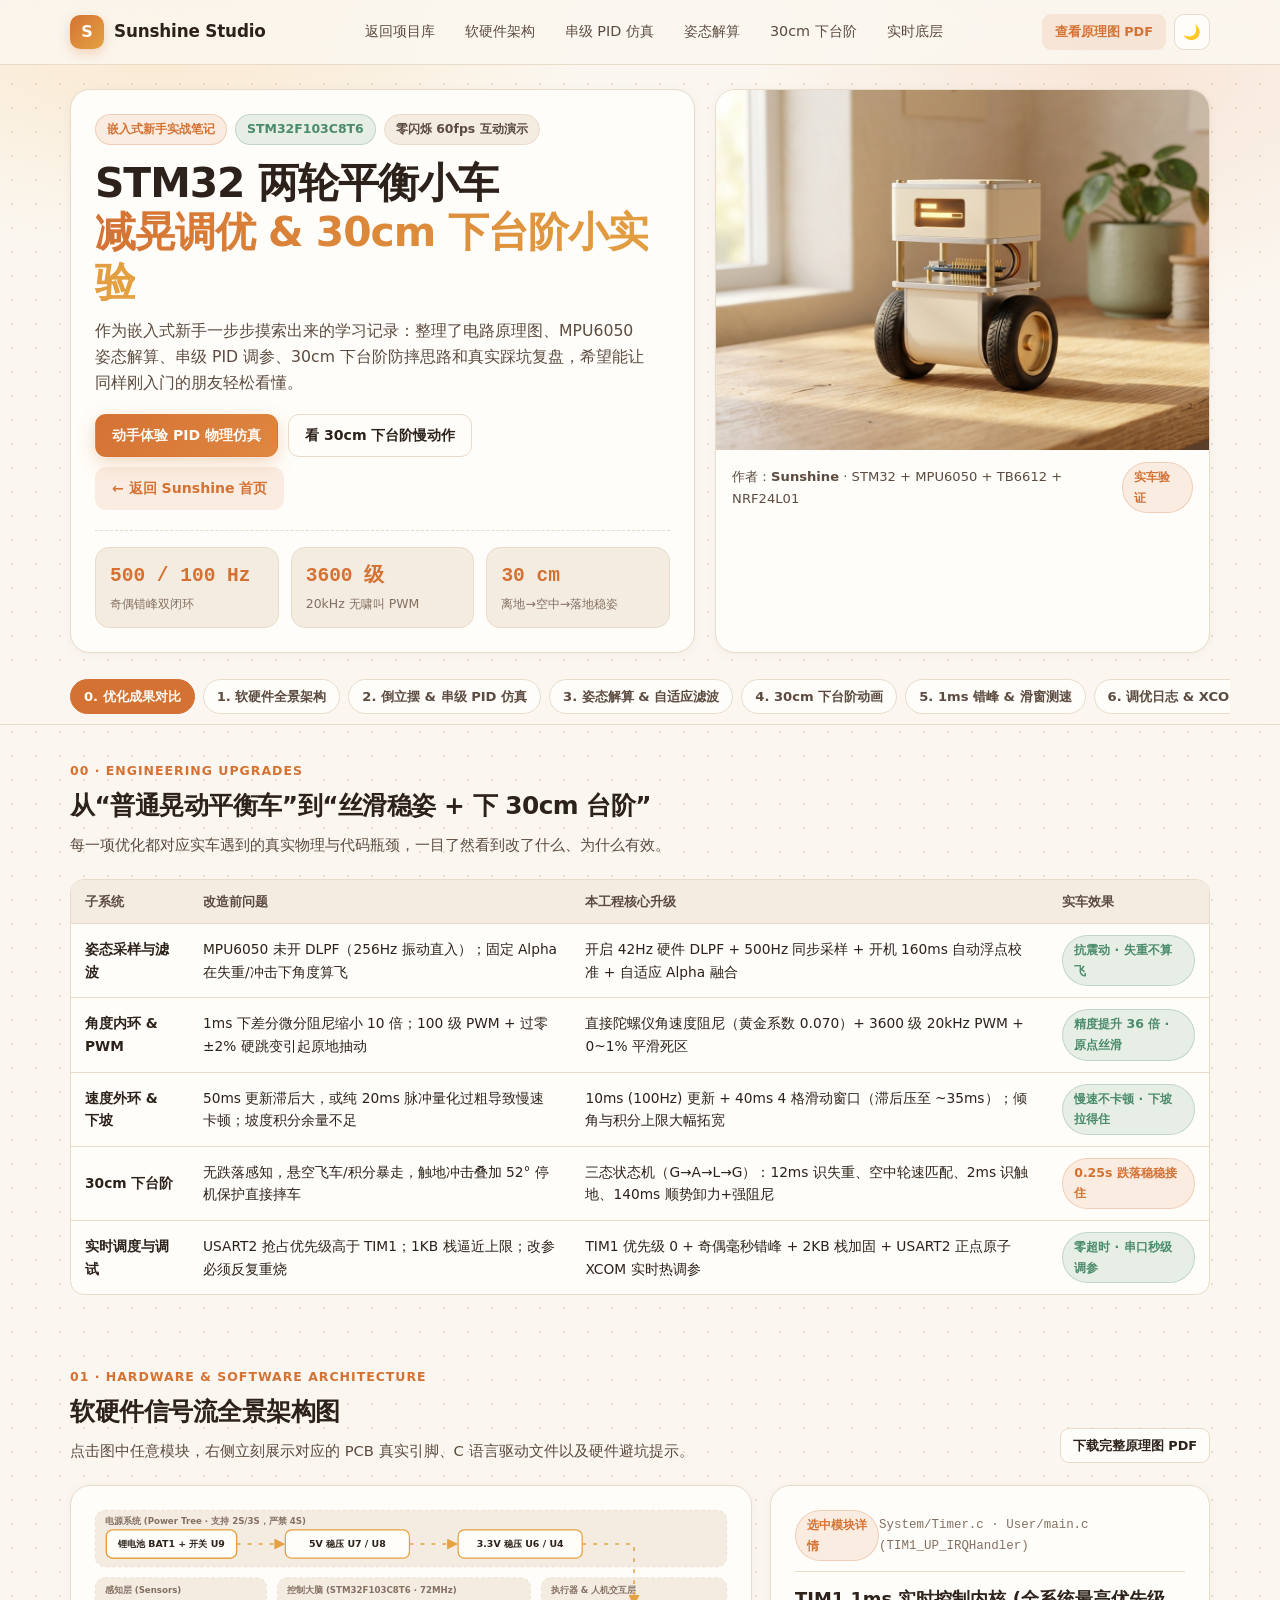
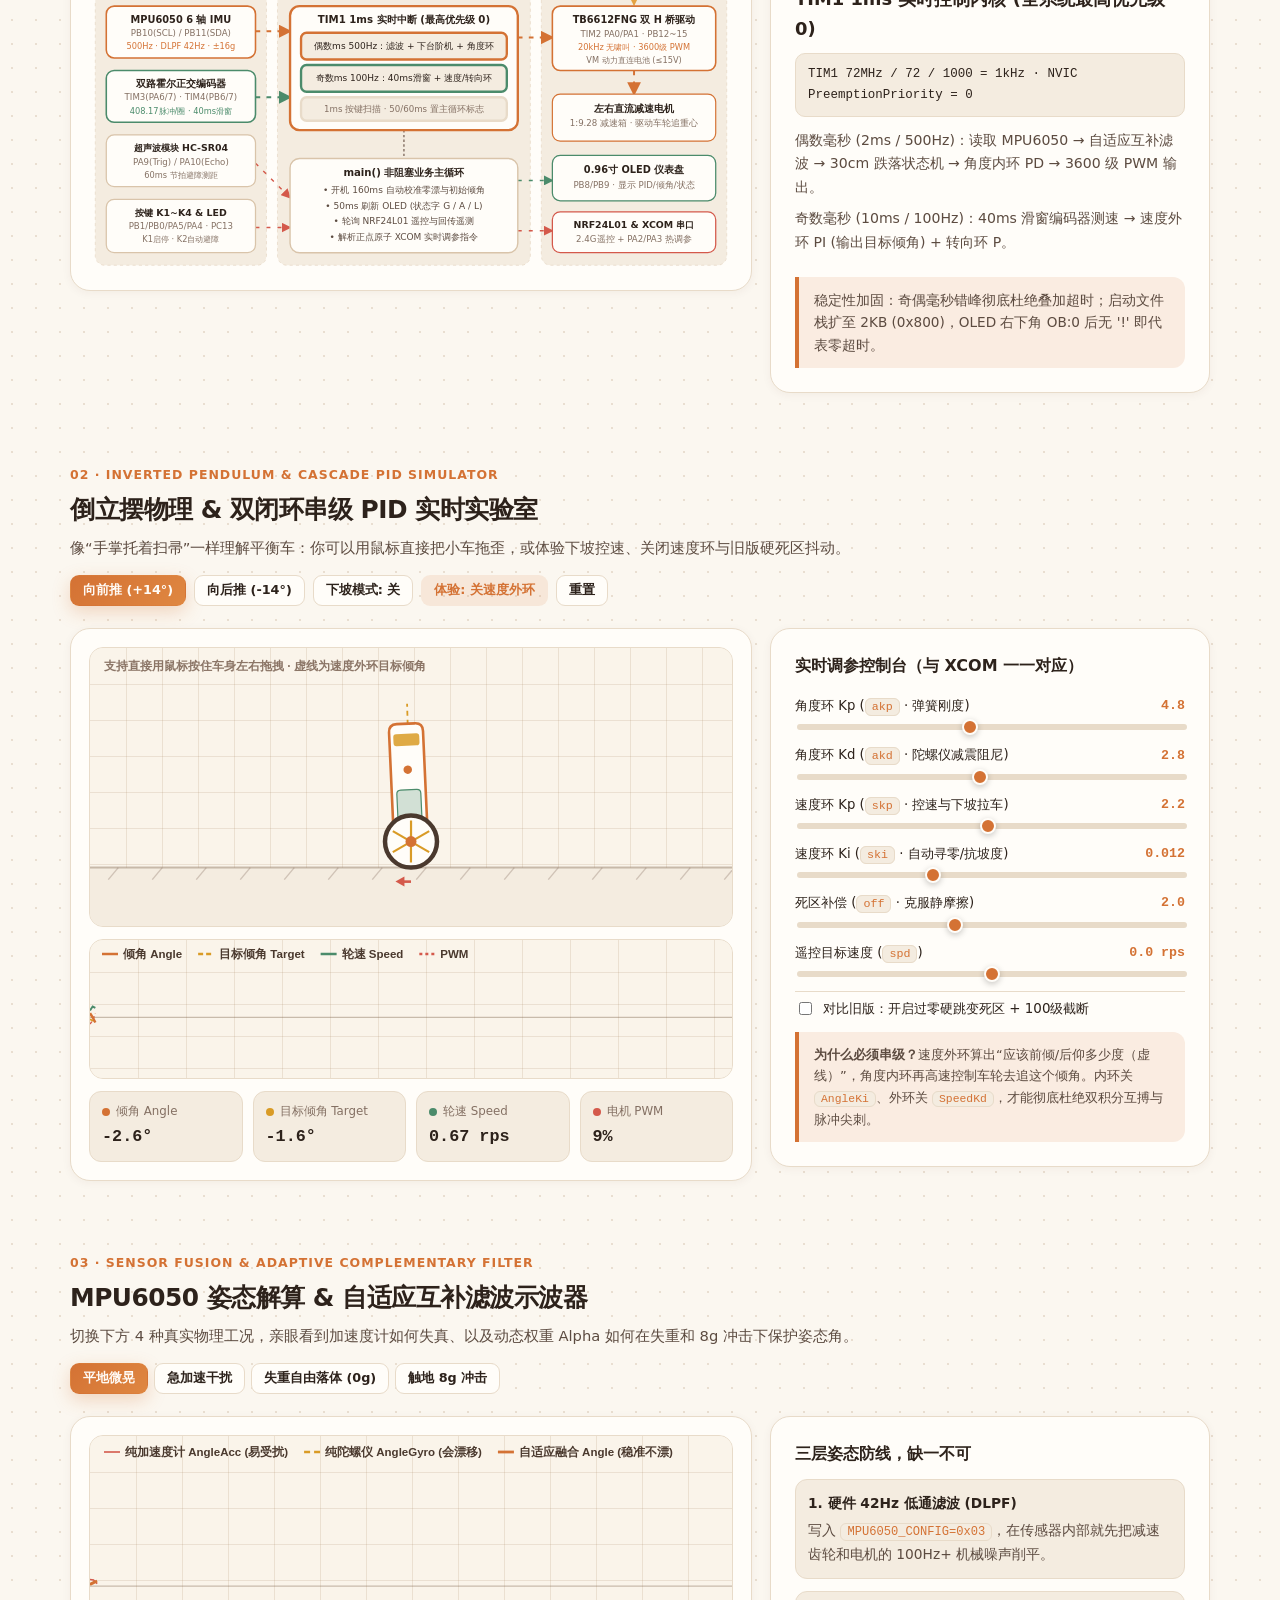
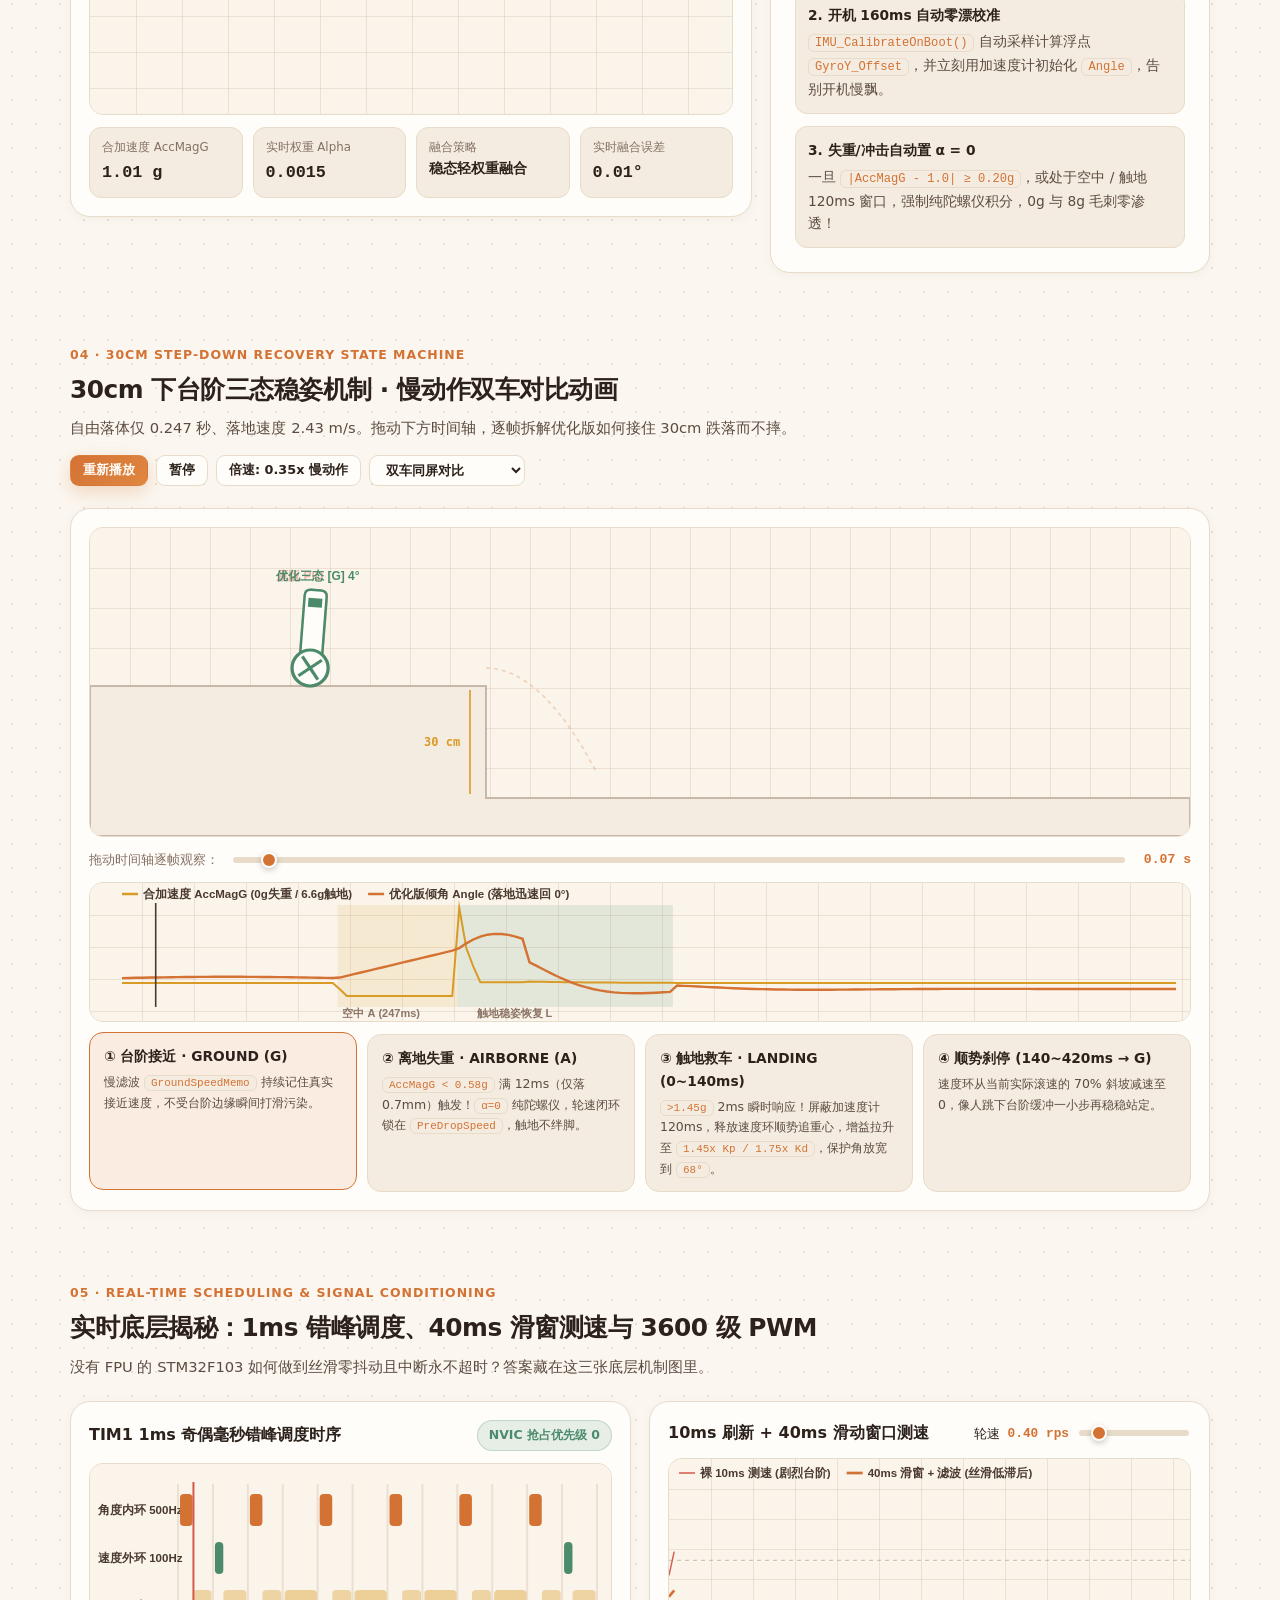
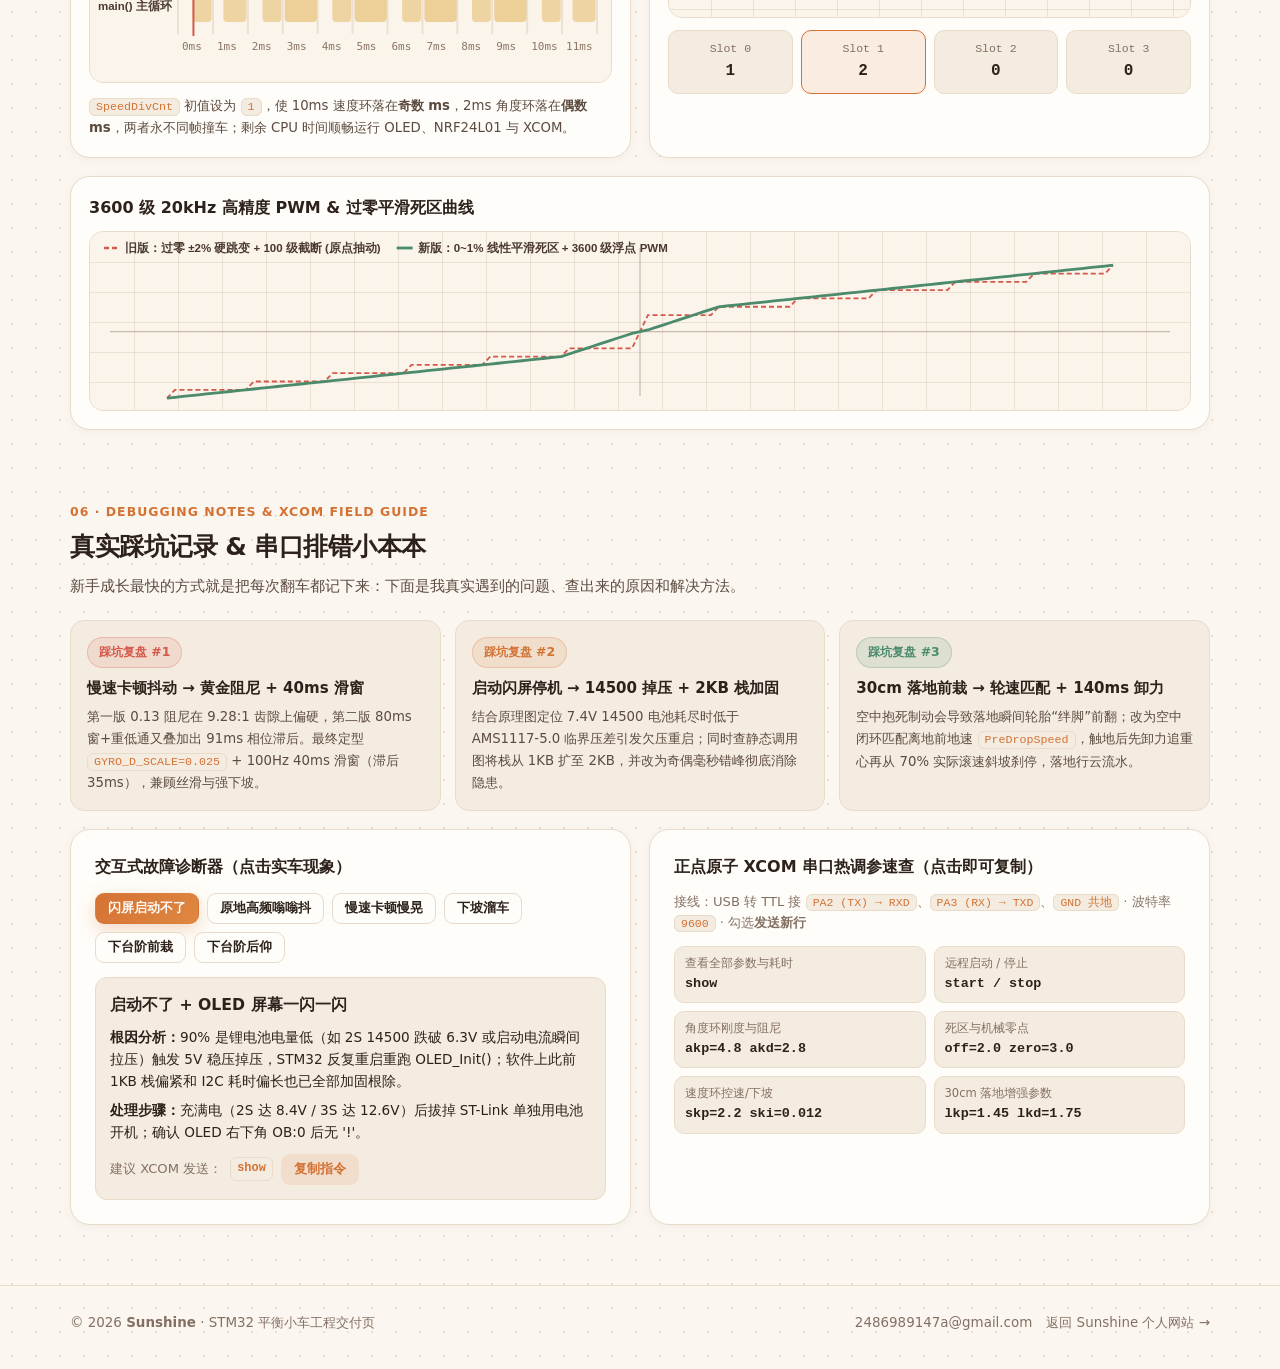
==== projects/balance-car/index.html @ fd99eb7d "feat: Sunshine warm portfolio & STM32 balance car interactive notes" ====
<!DOCTYPE html>
<html lang="zh-CN" data-theme="light">
<head>
  <meta charset="UTF-8" />
  <meta name="viewport" content="width=device-width, initial-scale=1.0" />
  <title>STM32 自平衡小车 & 30cm 下台阶稳姿系统 — Sunshine Studio</title>
  <link rel="stylesheet" href="../../assets/css/theme.css" />
  <link rel="stylesheet" href="../../assets/css/balance-car.css" />
</head>
<body>
  <!-- 顶部导航 -->
  <nav class="site-nav">
    <div class="container nav-inner">
      <a href="../../index.html" class="brand-link">
        <span class="brand-badge">S</span>
        <span>Sunshine Studio</span>
      </a>
      <div class="nav-links">
        <a href="../../index.html#projects">返回项目库</a>
        <a href="#arch">软硬件架构</a>
        <a href="#pid-lab">串级 PID 仿真</a>
        <a href="#imu-lab">姿态解算</a>
        <a href="#drop-lab">30cm 下台阶</a>
        <a href="#rtos-lab">实时底层</a>
      </div>
      <div class="nav-actions">
        <a href="../../assets/docs/schematic.pdf" target="_blank" class="btn btn-sm btn-soft">查看原理图 PDF</a>
        <button class="btn btn-icon" data-theme-toggle aria-label="切换主题">🌙</button>
      </div>
    </div>
  </nav>

  <!-- Hero 总览 -->
  <header class="container bc-hero">
    <div class="card hero-main">
      <div>
        <div style="display:flex;flex-wrap:wrap;gap:8px;align-items:center;">
          <span class="pill pill-warm">嵌入式新手实战笔记</span>
          <span class="pill pill-sage">STM32F103C8T6</span>
          <span class="pill">零闪烁 60fps 互动演示</span>
        </div>
        <h1 class="hero-title" style="margin-top:14px;">
          STM32 两轮平衡小车<br />
          <span class="highlight">减晃调优 &amp; 30cm 下台阶小实验</span>
        </h1>
        <p class="hero-subtitle">
          作为嵌入式新手一步步摸索出来的学习记录：整理了电路原理图、MPU6050 姿态解算、串级 PID 调参、30cm 下台阶防摔思路和真实踩坑复盘，希望能让同样刚入门的朋友轻松看懂。
        </p>
        <div class="hero-cta" style="margin-top:18px;">
          <a href="#pid-lab" class="btn btn-primary">动手体验 PID 物理仿真</a>
          <a href="#drop-lab" class="btn">看 30cm 下台阶慢动作</a>
          <a href="../../index.html" class="btn btn-soft">← 返回 Sunshine 首页</a>
        </div>
      </div>
      <div class="metrics-row">
        <div class="metric-box">
          <div class="metric-val">500 / 100 Hz</div>
          <div class="metric-lbl">奇偶错峰双闭环</div>
        </div>
        <div class="metric-box">
          <div class="metric-val">3600 级</div>
          <div class="metric-lbl">20kHz 无啸叫 PWM</div>
        </div>
        <div class="metric-box">
          <div class="metric-val">30 cm</div>
          <div class="metric-lbl">离地→空中→落地稳姿</div>
        </div>
      </div>
    </div>

    <div class="card bc-hero-img">
      <img src="../../assets/img/balance-car-hero.jpg" alt="STM32 自平衡小车暖阳工作室渲染图" />
      <div class="hero-art-caption">
        <span>作者：<strong>Sunshine</strong> · STM32 + MPU6050 + TB6612 + NRF24L01</span>
        <span class="pill pill-warm">实车验证</span>
      </div>
    </div>
  </header>

  <!-- 吸顶章节快速跳转 -->
  <div class="bc-toc">
    <div class="container bc-toc-inner">
      <a class="toc-chip active" href="#compare">0. 优化成果对比</a>
      <a class="toc-chip" href="#arch">1. 软硬件全景架构</a>
      <a class="toc-chip" href="#pid-lab">2. 倒立摆 &amp; 串级 PID 仿真</a>
      <a class="toc-chip" href="#imu-lab">3. 姿态解算 &amp; 自适应滤波</a>
      <a class="toc-chip" href="#drop-lab">4. 30cm 下台阶动画</a>
      <a class="toc-chip" href="#rtos-lab">5. 1ms 错峰 &amp; 滑窗测速</a>
      <a class="toc-chip" href="#story">6. 调优日志 &amp; XCOM 排错</a>
    </div>
  </div>

  <main class="container">

    <!-- 0. 成果对比 -->
    <section id="compare" class="section">
      <div class="section-header">
        <div>
          <div class="section-kicker">00 · Engineering Upgrades</div>
          <h2 class="section-title">从“普通晃动平衡车”到“丝滑稳姿 + 下 30cm 台阶”</h2>
          <p class="section-desc">每一项优化都对应实车遇到的真实物理与代码瓶颈，一目了然看到改了什么、为什么有效。</p>
        </div>
      </div>
      <div class="data-table-wrap">
        <table class="data-table">
          <thead>
            <tr>
              <th>子系统</th>
              <th>改造前问题</th>
              <th>本工程核心升级</th>
              <th>实车效果</th>
            </tr>
          </thead>
          <tbody>
            <tr>
              <td><strong>姿态采样与滤波</strong></td>
              <td>MPU6050 未开 DLPF（256Hz 振动直入）；固定 Alpha 在失重/冲击下角度算飞</td>
              <td>开启 42Hz 硬件 DLPF + 500Hz 同步采样 + 开机 160ms 自动浮点校准 + 自适应 Alpha 融合</td>
              <td><span class="pill pill-sage">抗震动 · 失重不算飞</span></td>
            </tr>
            <tr>
              <td><strong>角度内环 &amp; PWM</strong></td>
              <td>1ms 下差分微分阻尼缩小 10 倍；100 级 PWM + 过零 ±2% 硬跳变引起原地抽动</td>
              <td>直接陀螺仪角速度阻尼（黄金系数 0.070）+ 3600 级 20kHz PWM + 0~1% 平滑死区</td>
              <td><span class="pill pill-sage">精度提升 36 倍 · 原点丝滑</span></td>
            </tr>
            <tr>
              <td><strong>速度外环 &amp; 下坡</strong></td>
              <td>50ms 更新滞后大，或纯 20ms 脉冲量化过粗导致慢速卡顿；坡度积分余量不足</td>
              <td>10ms (100Hz) 更新 + 40ms 4 格滑动窗口（滞后压至 ~35ms）；倾角与积分上限大幅拓宽</td>
              <td><span class="pill pill-sage">慢速不卡顿 · 下坡拉得住</span></td>
            </tr>
            <tr>
              <td><strong>30cm 下台阶</strong></td>
              <td>无跌落感知，悬空飞车/积分暴走，触地冲击叠加 52° 停机保护直接摔车</td>
              <td>三态状态机（G→A→L→G）：12ms 识失重、空中轮速匹配、2ms 识触地、140ms 顺势卸力+强阻尼</td>
              <td><span class="pill pill-warm">0.25s 跌落稳稳接住</span></td>
            </tr>
            <tr>
              <td><strong>实时调度与调试</strong></td>
              <td>USART2 抢占优先级高于 TIM1；1KB 栈逼近上限；改参必须反复重烧</td>
              <td>TIM1 优先级 0 + 奇偶毫秒错峰 + 2KB 栈加固 + USART2 正点原子 XCOM 实时热调参</td>
              <td><span class="pill pill-sage">零超时 · 串口秒级调参</span></td>
            </tr>
          </tbody>
        </table>
      </div>
    </section>

    <!-- 1. 软硬件全景架构 -->
    <section id="arch" class="section">
      <div class="section-header">
        <div>
          <div class="section-kicker">01 · Hardware &amp; Software Architecture</div>
          <h2 class="section-title">软硬件信号流全景架构图</h2>
          <p class="section-desc">点击图中任意模块，右侧立刻展示对应的 PCB 真实引脚、C 语言驱动文件以及硬件避坑提示。</p>
        </div>
        <a href="../../assets/docs/schematic.pdf" target="_blank" class="btn btn-sm">下载完整原理图 PDF</a>
      </div>

      <div class="lab-grid">
        <div class="card" style="padding:18px;">
          <div style="overflow-x:auto;">
            <svg viewBox="0 0 820 468" style="width:100%;min-width:620px;height:auto;display:block;">
              <defs>
                <marker id="m1" markerWidth="7" markerHeight="7" refX="6" refY="3.5" orient="auto"><polygon points="0 0,7 3.5,0 7" fill="var(--primary)" /></marker>
                <marker id="m2" markerWidth="7" markerHeight="7" refX="6" refY="3.5" orient="auto"><polygon points="0 0,7 3.5,0 7" fill="var(--accent-sage)" /></marker>
                <marker id="m3" markerWidth="7" markerHeight="7" refX="6" refY="3.5" orient="auto"><polygon points="0 0,7 3.5,0 7" fill="var(--accent-gold)" /></marker>
                <marker id="m4" markerWidth="7" markerHeight="7" refX="6" refY="3.5" orient="auto"><polygon points="0 0,7 3.5,0 7" fill="var(--accent-coral)" /></marker>
              </defs>

              <!-- 分区底框 -->
              <rect x="8" y="8" width="804" height="72" rx="12" fill="var(--bg-subtle)" stroke="var(--border)" stroke-dasharray="4 4" />
              <text x="20" y="26" font-size="11" font-weight="700" fill="var(--text-muted)">电源系统 (Power Tree · 支持 2S/3S，严禁 4S)</text>

              <rect x="8" y="94" width="218" height="366" rx="12" fill="var(--bg-subtle)" stroke="var(--border)" stroke-dasharray="4 4" />
              <text x="20" y="113" font-size="11" font-weight="700" fill="var(--text-muted)">感知层 (Sensors)</text>

              <rect x="240" y="94" width="322" height="366" rx="12" fill="var(--bg-subtle)" stroke="var(--border)" stroke-dasharray="4 4" />
              <text x="252" y="113" font-size="11" font-weight="700" fill="var(--text-muted)">控制大脑 (STM32F103C8T6 · 72MHz)</text>

              <rect x="576" y="94" width="236" height="366" rx="12" fill="var(--bg-subtle)" stroke="var(--border)" stroke-dasharray="4 4" />
              <text x="588" y="113" font-size="11" font-weight="700" fill="var(--text-muted)">执行器 &amp; 人机交互层</text>

              <!-- 动态流动连线 -->
              <path d="M188 51 L248 51" stroke="var(--accent-gold)" stroke-width="2" class="bus-slow" marker-end="url(#m3)" />
              <path d="M408 51 L468 51" stroke="var(--accent-gold)" stroke-width="2" class="bus-slow" marker-end="url(#m3)" />
              <path d="M628 51 L694 51 L694 128" fill="none" stroke="var(--accent-gold)" stroke-width="2" class="bus-slow" marker-end="url(#m3)" />

              <path d="M212 162 L256 162" stroke="var(--primary)" stroke-width="2.4" class="bus-fast" marker-end="url(#m1)" />
              <path d="M212 246 L256 246" stroke="var(--accent-sage)" stroke-width="2.4" class="bus-fast" marker-end="url(#m2)" />
              <path d="M212 330 L256 374" fill="none" stroke="var(--accent-coral)" stroke-width="1.8" class="bus-slow" marker-end="url(#m4)" />
              <path d="M212 412 L256 412" stroke="var(--accent-coral)" stroke-width="1.8" class="bus-slow" marker-end="url(#m4)" />

              <path d="M401 288 L401 324" stroke="var(--text-muted)" stroke-width="1.8" stroke-dasharray="3 3" />

              <path d="M546 170 L590 170" stroke="var(--primary)" stroke-width="2.5" class="bus-fast" marker-end="url(#m1)" />
              <path d="M694 212 L694 242" stroke="var(--primary)" stroke-width="2.5" class="bus-fast" marker-end="url(#m1)" />
              <path d="M546 352 L590 352" stroke="var(--accent-sage)" stroke-width="1.8" class="bus-slow" marker-end="url(#m2)" />
              <path d="M546 416 L590 416" stroke="var(--accent-coral)" stroke-width="1.8" class="bus-slow" marker-end="url(#m4)" />

              <!-- 电源节点 -->
              <g class="hw-node" data-hw="power">
                <rect x="22" y="33" width="166" height="36" rx="8" fill="var(--bg-elevated)" stroke="var(--accent-gold)" stroke-width="1.8" />
                <text x="105" y="55" text-anchor="middle" font-size="12" font-weight="700" fill="var(--text)">锂电池 BAT1 + 开关 U9</text>
              </g>
              <g class="hw-node" data-hw="power">
                <rect x="250" y="33" width="158" height="36" rx="8" fill="var(--bg-elevated)" stroke="var(--accent-gold)" stroke-width="1.6" />
                <text x="329" y="55" text-anchor="middle" font-size="12" font-weight="700" fill="var(--text)">5V 稳压 U7 / U8</text>
              </g>
              <g class="hw-node" data-hw="power">
                <rect x="470" y="33" width="158" height="36" rx="8" fill="var(--bg-elevated)" stroke="var(--accent-gold)" stroke-width="1.6" />
                <text x="549" y="55" text-anchor="middle" font-size="12" font-weight="700" fill="var(--text)">3.3V 稳压 U6 / U4</text>
              </g>

              <!-- 感知节点 -->
              <g class="hw-node" data-hw="mpu">
                <rect x="22" y="130" width="190" height="66" rx="10" fill="var(--bg-elevated)" stroke="var(--primary)" stroke-width="2" />
                <text x="117" y="151" text-anchor="middle" font-size="12.5" font-weight="700" fill="var(--text)">MPU6050 6 轴 IMU</text>
                <text x="117" y="168" text-anchor="middle" font-size="11" fill="var(--text-muted)">PB10(SCL) / PB11(SDA)</text>
                <text x="117" y="185" text-anchor="middle" font-size="10.5" fill="var(--primary)">500Hz · DLPF 42Hz · ±16g</text>
              </g>

              <g class="hw-node" data-hw="encoder">
                <rect x="22" y="212" width="190" height="66" rx="10" fill="var(--bg-elevated)" stroke="var(--accent-sage)" stroke-width="2" />
                <text x="117" y="233" text-anchor="middle" font-size="12.5" font-weight="700" fill="var(--text)">双路霍尔正交编码器</text>
                <text x="117" y="250" text-anchor="middle" font-size="11" fill="var(--text-muted)">TIM3(PA6/7) · TIM4(PB6/7)</text>
                <text x="117" y="267" text-anchor="middle" font-size="10.5" fill="var(--accent-sage)">408.17脉冲/圈 · 40ms滑窗</text>
              </g>

              <g class="hw-node" data-hw="ur">
                <rect x="22" y="294" width="190" height="66" rx="10" fill="var(--bg-elevated)" stroke="var(--border-strong)" stroke-width="1.6" />
                <text x="117" y="315" text-anchor="middle" font-size="12" font-weight="700" fill="var(--text)">超声波模块 HC-SR04</text>
                <text x="117" y="332" text-anchor="middle" font-size="11" fill="var(--text-muted)">PA9(Trig) / PA10(Echo)</text>
                <text x="117" y="349" text-anchor="middle" font-size="10.5" fill="var(--text-muted)">60ms 节拍避障测距</text>
              </g>

              <g class="hw-node" data-hw="key">
                <rect x="22" y="376" width="190" height="68" rx="10" fill="var(--bg-elevated)" stroke="var(--border-strong)" stroke-width="1.6" />
                <text x="117" y="397" text-anchor="middle" font-size="12" font-weight="700" fill="var(--text)">按键 K1~K4 &amp; LED</text>
                <text x="117" y="414" text-anchor="middle" font-size="11" fill="var(--text-muted)">PB1/PB0/PA5/PA4 · PC13</text>
                <text x="117" y="431" text-anchor="middle" font-size="10.5" fill="var(--text-muted)">K1启停 · K2自动避障</text>
              </g>

              <!-- MCU 内核节点 -->
              <g class="hw-node selected" data-hw="isr">
                <rect x="256" y="130" width="290" height="158" rx="12" fill="var(--bg-elevated)" stroke="var(--primary)" stroke-width="2.4" />
                <text x="401" y="152" text-anchor="middle" font-size="13" font-weight="800" fill="var(--text)">TIM1 1ms 实时中断 (最高优先级 0)</text>
                <rect x="270" y="164" width="262" height="34" rx="7" fill="var(--bg-subtle)" stroke="var(--primary)" />
                <text x="401" y="185" text-anchor="middle" font-size="11.5" fill="var(--text)">偶数ms 500Hz：滤波 + 下台阶机 + 角度环</text>
                <rect x="270" y="205" width="262" height="34" rx="7" fill="var(--bg-subtle)" stroke="var(--accent-sage)" />
                <text x="401" y="226" text-anchor="middle" font-size="11.5" fill="var(--text)">奇数ms 100Hz：40ms滑窗 + 速度/转向环</text>
                <rect x="270" y="246" width="262" height="30" rx="7" fill="var(--bg-subtle)" stroke="var(--border)" />
                <text x="401" y="265" text-anchor="middle" font-size="11" fill="var(--text-muted)">1ms 按键扫描 · 50/60ms 置主循环标志</text>
              </g>

              <g class="hw-node" data-hw="mainloop">
                <rect x="256" y="324" width="290" height="120" rx="12" fill="var(--bg-elevated)" stroke="var(--border-strong)" stroke-width="1.8" />
                <text x="401" y="346" text-anchor="middle" font-size="13" font-weight="800" fill="var(--text)">main() 非阻塞业务主循环</text>
                <text x="401" y="368" text-anchor="middle" font-size="11.5" fill="var(--text-secondary)">• 开机 160ms 自动校准零漂与初始倾角</text>
                <text x="401" y="388" text-anchor="middle" font-size="11.5" fill="var(--text-secondary)">• 50ms 刷新 OLED (状态字 G / A / L)</text>
                <text x="401" y="408" text-anchor="middle" font-size="11.5" fill="var(--text-secondary)">• 轮询 NRF24L01 遥控与回传遥测</text>
                <text x="401" y="428" text-anchor="middle" font-size="11.5" fill="var(--text-secondary)">• 解析正点原子 XCOM 实时调参指令</text>
              </g>

              <!-- 执行器与交互 -->
              <g class="hw-node" data-hw="motor">
                <rect x="590" y="130" width="208" height="82" rx="10" fill="var(--bg-elevated)" stroke="var(--primary)" stroke-width="2" />
                <text x="694" y="151" text-anchor="middle" font-size="12.5" font-weight="700" fill="var(--text)">TB6612FNG 双 H 桥驱动</text>
                <text x="694" y="169" text-anchor="middle" font-size="11" fill="var(--text-muted)">TIM2 PA0/PA1 · PB12~15</text>
                <text x="694" y="186" text-anchor="middle" font-size="10.5" fill="var(--primary)">20kHz 无啸叫 · 3600级 PWM</text>
                <text x="694" y="202" text-anchor="middle" font-size="10.5" fill="var(--text-muted)">VM 动力直连电池 (≤15V)</text>
              </g>

              <g class="hw-node" data-hw="motor">
                <rect x="590" y="242" width="208" height="60" rx="10" fill="var(--bg-elevated)" stroke="var(--primary)" stroke-width="1.5" />
                <text x="694" y="265" text-anchor="middle" font-size="12.5" font-weight="700" fill="var(--text)">左右直流减速电机</text>
                <text x="694" y="283" text-anchor="middle" font-size="11" fill="var(--text-muted)">1:9.28 减速箱 · 驱动车轮追重心</text>
              </g>

              <g class="hw-node" data-hw="oled">
                <rect x="590" y="320" width="208" height="58" rx="10" fill="var(--bg-elevated)" stroke="var(--accent-sage)" stroke-width="1.6" />
                <text x="694" y="343" text-anchor="middle" font-size="12.5" font-weight="700" fill="var(--text)">0.96寸 OLED 仪表盘</text>
                <text x="694" y="361" text-anchor="middle" font-size="11" fill="var(--text-muted)">PB8/PB9 · 显示 PID/倾角/状态</text>
              </g>

              <g class="hw-node" data-hw="comm">
                <rect x="590" y="392" width="208" height="52" rx="10" fill="var(--bg-elevated)" stroke="var(--accent-coral)" stroke-width="1.6" />
                <text x="694" y="413" text-anchor="middle" font-size="12" font-weight="700" fill="var(--text)">NRF24L01 &amp; XCOM 串口</text>
                <text x="694" y="431" text-anchor="middle" font-size="11" fill="var(--text-muted)">2.4G遥控 + PA2/PA3 热调参</text>
              </g>
            </svg>
          </div>
        </div>

        <div class="card" style="display:flex;flex-direction:column;justify-content:space-between;gap:14px;">
          <div>
            <div style="display:flex;justify-content:space-between;align-items:center;border-bottom:1px solid var(--border);padding-bottom:10px;margin-bottom:12px;">
              <span class="pill pill-warm">选中模块详情</span>
              <span id="hwFileTag" class="mono" style="font-size:0.78rem;color:var(--text-muted);">User/main.c</span>
            </div>
            <h3 id="hwTitle" style="margin:0 0 10px;font-size:1.12rem;">TIM1 1ms 实时控制内核</h3>
            <div id="hwPins" class="mono" style="font-size:0.78rem;background:var(--bg-subtle);border:1px solid var(--border);border-radius:10px;padding:10px 12px;margin-bottom:12px;"></div>
            <div id="hwDesc" style="font-size:0.88rem;color:var(--text-secondary);line-height:1.68;"></div>
          </div>
          <div id="hwTip" class="callout-warm"></div>
        </div>
      </div>
    </section>

    <!-- 2. 倒立摆 & 串级 PID 物理仿真 -->
    <section id="pid-lab" class="section">
      <div class="section-header">
        <div>
          <div class="section-kicker">02 · Inverted Pendulum &amp; Cascade PID Simulator</div>
          <h2 class="section-title">倒立摆物理 &amp; 双闭环串级 PID 实时实验室</h2>
          <p class="section-desc">像“手掌托着扫帚”一样理解平衡车：你可以用鼠标直接把小车拖歪，或体验下坡控速、关闭速度环与旧版硬死区抖动。</p>
        </div>
        <div style="display:flex;flex-wrap:wrap;gap:8px;">
          <button id="btnPushFwd" class="btn btn-sm btn-primary" type="button">向前推 (+14°)</button>
          <button id="btnPushBack" class="btn btn-sm" type="button">向后推 (-14°)</button>
          <button id="btnSlope" class="btn btn-sm" type="button">下坡模式: 关</button>
          <button id="btnNoSpeed" class="btn btn-sm btn-soft" type="button">体验: 关速度外环</button>
          <button id="btnResetPid" class="btn btn-sm" type="button">重置</button>
        </div>
      </div>

      <div class="lab-grid">
        <div class="card" style="padding:18px;display:flex;flex-direction:column;gap:12px;">
          <div class="canvas-shell h-280"><canvas id="pidCanvas"></canvas></div>
          <div class="canvas-shell h-140"><canvas id="pidScope"></canvas></div>
          <div class="telemetry-strip">
            <div class="tele-item">
              <div class="tele-label"><span class="tele-dot" style="background:var(--canvas-c1)"></span>倾角 Angle</div>
              <div id="roAngle" class="tele-val">0.0°</div>
            </div>
            <div class="tele-item">
              <div class="tele-label"><span class="tele-dot" style="background:var(--canvas-c3)"></span>目标倾角 Target</div>
              <div id="roTarget" class="tele-val">0.0°</div>
            </div>
            <div class="tele-item">
              <div class="tele-label"><span class="tele-dot" style="background:var(--canvas-c2)"></span>轮速 Speed</div>
              <div id="roSpeed" class="tele-val">0.00 rps</div>
            </div>
            <div class="tele-item">
              <div class="tele-label"><span class="tele-dot" style="background:var(--canvas-c4)"></span>电机 PWM</div>
              <div id="roPwm" class="tele-val">0%</div>
            </div>
          </div>
        </div>

        <div class="card control-group">
          <h3 style="margin:0 0 4px;font-size:1rem;">实时调参控制台（与 XCOM 一一对应）</h3>

          <div class="slider-row">
            <div class="slider-head"><span>角度环 Kp (<code>akp</code> · 弹簧刚度)</span><b id="valAkp">4.8</b></div>
            <input id="slAkp" type="range" min="1.5" max="9.0" step="0.1" value="4.8" />
          </div>
          <div class="slider-row">
            <div class="slider-head"><span>角度环 Kd (<code>akd</code> · 陀螺仪减震阻尼)</span><b id="valAkd">2.8</b></div>
            <input id="slAkd" type="range" min="0.0" max="6.0" step="0.1" value="2.8" />
          </div>
          <div class="slider-row">
            <div class="slider-head"><span>速度环 Kp (<code>skp</code> · 控速与下坡拉车)</span><b id="valSkp">2.2</b></div>
            <input id="slSkp" type="range" min="0.0" max="4.5" step="0.1" value="2.2" />
          </div>
          <div class="slider-row">
            <div class="slider-head"><span>速度环 Ki (<code>ski</code> · 自动寻零/抗坡度)</span><b id="valSki">0.012</b></div>
            <input id="slSki" type="range" min="0.0" max="0.035" step="0.002" value="0.012" />
          </div>
          <div class="slider-row">
            <div class="slider-head"><span>死区补偿 (<code>off</code> · 克服静摩擦)</span><b id="valOff">2.0</b></div>
            <input id="slOff" type="range" min="0.0" max="5.0" step="0.2" value="2.0" />
          </div>
          <div class="slider-row">
            <div class="slider-head"><span>遥控目标速度 (<code>spd</code>)</span><b id="valSpd">0.0 rps</b></div>
            <input id="slSpd" type="range" min="-2.0" max="2.0" step="0.2" value="0.0" />
          </div>

          <label style="display:flex;align-items:center;gap:8px;font-size:0.84rem;padding-top:6px;border-top:1px solid var(--border);cursor:pointer;">
            <input id="chkHardDeadzone" type="checkbox" style="accent-color:var(--primary);" />
            <span>对比旧版：开启过零硬跳变死区 + 100级截断</span>
          </label>

          <div class="callout-warm" style="font-size:0.81rem;">
            <strong>为什么必须串级？</strong>速度外环算出“应该前倾/后仰多少度（虚线）”，角度内环再高速控制车轮去追这个倾角。内环关 <code>AngleKi</code>、外环关 <code>SpeedKd</code>，才能彻底杜绝双积分互搏与脉冲尖刺。
          </div>
        </div>
      </div>
    </section>

    <!-- 3. 姿态解算 & 自适应滤波 -->
    <section id="imu-lab" class="section">
      <div class="section-header">
        <div>
          <div class="section-kicker">03 · Sensor Fusion &amp; Adaptive Complementary Filter</div>
          <h2 class="section-title">MPU6050 姿态解算 &amp; 自适应互补滤波示波器</h2>
          <p class="section-desc">切换下方 4 种真实物理工况，亲眼看到加速度计如何失真、以及动态权重 Alpha 如何在失重和 8g 冲击下保护姿态角。</p>
        </div>
        <div style="display:flex;flex-wrap:wrap;gap:6px;">
          <button class="btn btn-sm btn-primary imu-mode-btn" data-mode="normal" type="button">平地微晃</button>
          <button class="btn btn-sm imu-mode-btn" data-mode="accel" type="button">急加速干扰</button>
          <button class="btn btn-sm imu-mode-btn" data-mode="freefall" type="button">失重自由落体 (0g)</button>
          <button class="btn btn-sm imu-mode-btn" data-mode="impact" type="button">触地 8g 冲击</button>
        </div>
      </div>

      <div class="lab-grid">
        <div class="card" style="padding:18px;display:flex;flex-direction:column;gap:12px;">
          <div class="canvas-shell h-280"><canvas id="imuCanvas"></canvas></div>
          <div class="telemetry-strip">
            <div class="tele-item">
              <div class="tele-label">合加速度 AccMagG</div>
              <div id="imuAccG" class="tele-val">1.00 g</div>
            </div>
            <div class="tele-item">
              <div class="tele-label">实时权重 Alpha</div>
              <div id="imuAlpha" class="tele-val">0.0015</div>
            </div>
            <div class="tele-item">
              <div class="tele-label">融合策略</div>
              <div id="imuStrategy" class="tele-val" style="font-size:0.86rem;">稳态轻权重融合</div>
            </div>
            <div class="tele-item">
              <div class="tele-label">实时融合误差</div>
              <div id="imuErrInfo" class="tele-val">0.12°</div>
            </div>
          </div>
        </div>

        <div class="card" style="display:flex;flex-direction:column;gap:12px;font-size:0.86rem;">
          <h3 style="margin:0;font-size:1rem;">三层姿态防线，缺一不可</h3>
          <div style="padding:12px;border-radius:12px;background:var(--bg-subtle);border:1px solid var(--border);">
            <strong>1. 硬件 42Hz 低通滤波 (DLPF)</strong>
            <p style="margin:4px 0 0;color:var(--text-secondary);">写入 <code>MPU6050_CONFIG=0x03</code>，在传感器内部就先把减速齿轮和电机的 100Hz+ 机械噪声削平。</p>
          </div>
          <div style="padding:12px;border-radius:12px;background:var(--bg-subtle);border:1px solid var(--border);">
            <strong>2. 开机 160ms 自动零漂校准</strong>
            <p style="margin:4px 0 0;color:var(--text-secondary);"><code>IMU_CalibrateOnBoot()</code> 自动采样计算浮点 <code>GyroY_Offset</code>，并立刻用加速度计初始化 <code>Angle</code>，告别开机慢飘。</p>
          </div>
          <div style="padding:12px;border-radius:12px;background:var(--bg-subtle);border:1px solid var(--border);">
            <strong>3. 失重/冲击自动置 α = 0</strong>
            <p style="margin:4px 0 0;color:var(--text-secondary);">一旦 <code>|AccMagG - 1.0| ≥ 0.20g</code>，或处于空中 / 触地 120ms 窗口，强制纯陀螺仪积分，0g 与 8g 毛刺零渗透！</p>
          </div>
        </div>
      </div>
    </section>

    <!-- 4. 30cm 下台阶双车对比动画 -->
    <section id="drop-lab" class="section">
      <div class="section-header">
        <div>
          <div class="section-kicker">04 · 30cm Step-Down Recovery State Machine</div>
          <h2 class="section-title">30cm 下台阶三态稳姿机制 · 慢动作双车对比动画</h2>
          <p class="section-desc">自由落体仅 0.247 秒、落地速度 2.43 m/s。拖动下方时间轴，逐帧拆解优化版如何接住 30cm 跌落而不摔。</p>
        </div>
        <div style="display:flex;flex-wrap:wrap;gap:8px;align-items:center;">
          <button id="btnDropPlay" class="btn btn-sm btn-primary" type="button">重新播放</button>
          <button id="btnDropPause" class="btn btn-sm" type="button">暂停</button>
          <button id="btnDropSlow" class="btn btn-sm" type="button">倍速: 0.35x 慢动作</button>
          <select id="selDropMode" class="btn btn-sm" style="padding-right:10px;">
            <option value="compare">双车同屏对比</option>
            <option value="smart">仅看优化三态机</option>
            <option value="naive">仅看原版 PID 翻车</option>
          </select>
        </div>
      </div>

      <div class="card" style="padding:18px;display:flex;flex-direction:column;gap:12px;">
        <div class="canvas-shell h-310"><canvas id="dropCanvas"></canvas></div>
        <div style="display:flex;align-items:center;gap:12px;font-size:0.82rem;">
          <span style="white-space:nowrap;color:var(--text-muted);">拖动时间轴逐帧观察：</span>
          <input id="slDropScrub" type="range" min="0" max="2.2" step="0.01" value="0" />
          <b id="dropTimeLabel" class="mono" style="min-width:52px;text-align:right;color:var(--primary);">0.00 s</b>
        </div>
        <div class="canvas-shell h-140"><canvas id="dropChart"></canvas></div>

        <div class="phase-grid">
          <div id="phaseCard0" class="phase-card">
            <h4>① 台阶接近 · GROUND (G)</h4>
            <p>慢滤波 <code>GroundSpeedMemo</code> 持续记住真实接近速度，不受台阶边缘瞬间打滑污染。</p>
          </div>
          <div id="phaseCard1" class="phase-card">
            <h4>② 离地失重 · AIRBORNE (A)</h4>
            <p><code>AccMagG &lt; 0.58g</code> 满 12ms（仅落 0.7mm）触发！<code>α=0</code> 纯陀螺仪，轮速闭环锁在 <code>PreDropSpeed</code>，触地不绊脚。</p>
          </div>
          <div id="phaseCard2" class="phase-card">
            <h4>③ 触地救车 · LANDING (0~140ms)</h4>
            <p><code>&gt;1.45g</code> 2ms 瞬时响应！屏蔽加速度计 120ms，释放速度环顺势追重心，增益拉升至 <code>1.45x Kp / 1.75x Kd</code>，保护角放宽到 <code>68°</code>。</p>
          </div>
          <div id="phaseCard3" class="phase-card">
            <h4>④ 顺势刹停 (140~420ms → G)</h4>
            <p>速度环从当前实际滚速的 70% 斜坡减速至 0，像人跳下台阶缓冲一小步再稳稳站定。</p>
          </div>
        </div>
      </div>
    </section>

    <!-- 5. 1ms 错峰调度 + 40ms 滑窗 + 3600级 PWM -->
    <section id="rtos-lab" class="section">
      <div class="section-header">
        <div>
          <div class="section-kicker">05 · Real-Time Scheduling &amp; Signal Conditioning</div>
          <h2 class="section-title">实时底层揭秘：1ms 错峰调度、40ms 滑窗测速与 3600 级 PWM</h2>
          <p class="section-desc">没有 FPU 的 STM32F103 如何做到丝滑零抖动且中断永不超时？答案藏在这三张底层机制图里。</p>
        </div>
      </div>

      <div class="lab-grid-equal">
        <div class="card" style="padding:18px;display:flex;flex-direction:column;gap:12px;">
          <div style="display:flex;justify-content:space-between;align-items:center;">
            <h3 style="margin:0;font-size:1rem;">TIM1 1ms 奇偶毫秒错峰调度时序</h3>
            <span class="pill pill-sage">NVIC 抢占优先级 0</span>
          </div>
          <div class="canvas-shell h-220"><canvas id="schedCanvas"></canvas></div>
          <p style="margin:0;font-size:0.83rem;color:var(--text-secondary);">
            <code>SpeedDivCnt</code> 初值设为 <code>1</code>，使 10ms 速度环落在<strong>奇数 ms</strong>，2ms 角度环落在<strong>偶数 ms</strong>，两者永不同帧撞车；剩余 CPU 时间顺畅运行 OLED、NRF24L01 与 XCOM。
          </p>
        </div>

        <div class="card" style="padding:18px;display:flex;flex-direction:column;gap:12px;">
          <div style="display:flex;justify-content:space-between;align-items:center;gap:10px;flex-wrap:wrap;">
            <h3 style="margin:0;font-size:1rem;">10ms 刷新 + 40ms 滑动窗口测速</h3>
            <label style="font-size:0.8rem;display:flex;align-items:center;gap:8px;">
              轮速 <b id="encSpeedVal" class="mono" style="color:var(--primary);">0.40 rps</b>
              <input id="slEncSpeed" type="range" min="0.10" max="2.50" step="0.05" value="0.40" style="width:110px;" />
            </label>
          </div>
          <div class="canvas-shell h-160"><canvas id="encCanvas"></canvas></div>
          <div class="slots-row">
            <div id="slotBox0" class="slot-box"><div class="n">Slot 0</div><div id="slotVal0" class="v">0</div></div>
            <div id="slotBox1" class="slot-box"><div class="n">Slot 1</div><div id="slotVal1" class="v">0</div></div>
            <div id="slotBox2" class="slot-box"><div class="n">Slot 2</div><div id="slotVal2" class="v">0</div></div>
            <div id="slotBox3" class="slot-box"><div class="n">Slot 3</div><div id="slotVal3" class="v">0</div></div>
          </div>
        </div>
      </div>

      <div class="card" style="margin-top:18px;padding:18px;display:flex;flex-direction:column;gap:10px;">
        <h3 style="margin:0;font-size:1rem;">3600 级 20kHz 高精度 PWM &amp; 过零平滑死区曲线</h3>
        <div class="canvas-shell h-180"><canvas id="pwmCanvas"></canvas></div>
      </div>
    </section>

    <!-- 6. 真实工程调优复盘 + 交互排错 -->
    <section id="story" class="section">
      <div class="section-header">
        <div>
          <div class="section-kicker">06 · Debugging Notes &amp; XCOM Field Guide</div>
          <h2 class="section-title">真实踩坑记录 &amp; 串口排错小本本</h2>
          <p class="section-desc">新手成长最快的方式就是把每次翻车都记下来：下面是我真实遇到的问题、查出来的原因和解决方法。</p>
        </div>
      </div>

      <div class="story-grid" style="margin-bottom:18px;">
        <div class="story-card">
          <span class="pill pill-coral">踩坑复盘 #1</span>
          <h4>慢速卡顿抖动 → 黄金阻尼 + 40ms 滑窗</h4>
          <p>第一版 0.13 阻尼在 9.28:1 齿隙上偏硬，第二版 80ms 窗+重低通又叠加出 91ms 相位滞后。最终定型 <code>GYRO_D_SCALE=0.025</code> + 100Hz 40ms 滑窗（滞后 35ms），兼顾丝滑与强下坡。</p>
        </div>
        <div class="story-card">
          <span class="pill pill-warm">踩坑复盘 #2</span>
          <h4>启动闪屏停机 → 14500 掉压 + 2KB 栈加固</h4>
          <p>结合原理图定位 7.4V 14500 电池耗尽时低于 AMS1117-5.0 临界压差引发欠压重启；同时查静态调用图将栈从 1KB 扩至 2KB，并改为奇偶毫秒错峰彻底消除隐患。</p>
        </div>
        <div class="story-card">
          <span class="pill pill-sage">踩坑复盘 #3</span>
          <h4>30cm 落地前栽 → 轮速匹配 + 140ms 卸力</h4>
          <p>空中抱死制动会导致落地瞬间轮胎“绊脚”前翻；改为空中闭环匹配离地前地速 <code>PreDropSpeed</code>，触地后先卸力追重心再从 70% 实际滚速斜坡刹停，落地行云流水。</p>
        </div>
      </div>

      <div class="lab-grid-equal">
        <div class="card">
          <h3 style="margin:0 0 12px;font-size:1rem;">交互式故障诊断器（点击实车现象）</h3>
          <div class="sym-grid">
            <button class="btn btn-sm btn-primary sym-btn" data-sym="flicker" type="button">闪屏启动不了</button>
            <button class="btn btn-sm sym-btn" data-sym="hf_shake" type="button">原地高频嗡嗡抖</button>
            <button class="btn btn-sm sym-btn" data-sym="slow_wobble" type="button">慢速卡顿慢晃</button>
            <button class="btn btn-sm sym-btn" data-sym="slope" type="button">下坡溜车</button>
            <button class="btn btn-sm sym-btn" data-sym="drop_fwd" type="button">下台阶前栽</button>
            <button class="btn btn-sm sym-btn" data-sym="drop_back" type="button">下台阶后仰</button>
          </div>
          <div id="symResult" style="background:var(--bg-subtle);border:1px solid var(--border);border-radius:12px;padding:14px;font-size:0.85rem;"></div>
        </div>

        <div class="card">
          <h3 style="margin:0 0 10px;font-size:1rem;">正点原子 XCOM 串口热调参速查（点击即可复制）</h3>
          <p style="margin:0 0 12px;font-size:0.82rem;color:var(--text-muted);">
            接线：USB 转 TTL 接 <code>PA2 (TX) → RXD</code>、<code>PA3 (RX) → TXD</code>、<code>GND 共地</code> · 波特率 <code>9600</code> · 勾选<strong>发送新行</strong>
          </p>
          <div style="display:grid;grid-template-columns:1fr 1fr;gap:8px;font-size:0.81rem;">
            <div class="highlight-chip" data-copy-cmd="show"><div class="k">查看全部参数与耗时</div><div class="v">show</div></div>
            <div class="highlight-chip" data-copy-cmd="start"><div class="k">远程启动 / 停止</div><div class="v">start / stop</div></div>
            <div class="highlight-chip" data-copy-cmd="akp=4.8 akd=2.8"><div class="k">角度环刚度与阻尼</div><div class="v">akp=4.8 akd=2.8</div></div>
            <div class="highlight-chip" data-copy-cmd="off=2.0 zero=3.0"><div class="k">死区与机械零点</div><div class="v">off=2.0 zero=3.0</div></div>
            <div class="highlight-chip" data-copy-cmd="skp=2.2 ski=0.012"><div class="k">速度环控速/下坡</div><div class="v">skp=2.2 ski=0.012</div></div>
            <div class="highlight-chip" data-copy-cmd="lkp=1.45 lkd=1.75 lroll=140"><div class="k">30cm 落地增强参数</div><div class="v">lkp=1.45 lkd=1.75</div></div>
          </div>
        </div>
      </div>
    </section>
  </main>

  <footer class="site-footer">
    <div class="container footer-inner">
      <span>© 2026 <strong>Sunshine</strong> · STM32 平衡小车工程交付页</span>
      <div style="display:flex;gap:14px;align-items:center;">
        <a href="mailto:2486989147a@gmail.com">2486989147a@gmail.com</a>
        <a href="../../index.html">返回 Sunshine 个人网站 →</a>
      </div>
    </div>
  </footer>

  <div id="toast" class="toast"></div>

  <script src="../../assets/js/theme.js"></script>
  <script src="../../assets/js/canvas-engine.js"></script>
  <script src="../../assets/js/balance-car-sims.js"></script>
</body>
</html>
---- assets/css/theme.css ----
/* ============================================================================
 * Sunshine Studio — 治愈温暖偏暖色调设计系统 (Warm Sunlit Cream & Hearth Dark)
 * 零外部依赖，离线/GitHub Pages 秒开，全面响应式
 * ============================================================================ */

:root,
[data-theme="light"] {
  /* 暖阳白昼：奶油亚麻纸张 + 温润杏金 + 鼠尾草绿 */
  --bg: #FBF7F0;
  --bg-elevated: #FFFDF9;
  --bg-subtle: #F4ECE0;
  --bg-glass: rgba(251, 247, 240, 0.84);
  --border: #E8DBC9;
  --border-strong: #D9C4AA;

  --text: #2D221B;
  --text-secondary: #5C4B40;
  --text-muted: #847063;

  --primary: #D47234;          /* 暖日琥珀橙 */
  --primary-hover: #BF6125;
  --primary-soft: rgba(212, 114, 52, 0.12);
  --primary-fg: #FFFBF6;

  --accent-gold: #E4A242;      /* 蜂蜜暖金 */
  --accent-sage: #4B8B6B;      /* 治愈鼠尾草绿 */
  --accent-sage-soft: rgba(75, 139, 107, 0.13);
  --accent-coral: #D4594B;     /* 柔陶红 */
  --accent-coral-soft: rgba(212, 89, 75, 0.12);
  --accent-plum: #8B638E;      /* 暖紫灰 */

  --shadow-sm: 0 2px 10px rgba(74, 48, 28, 0.05);
  --shadow-md: 0 10px 30px rgba(74, 48, 28, 0.08);
  --shadow-lg: 0 18px 46px rgba(74, 48, 28, 0.12);

  --dot-color: rgba(168, 132, 98, 0.22);
  --sun-glow-1: rgba(244, 184, 96, 0.26);
  --sun-glow-2: rgba(232, 140, 88, 0.16);

  /* Canvas 专用语义调色板 */
  --canvas-bg: #FAF4EA;
  --canvas-grid: rgba(164, 132, 100, 0.18);
  --canvas-axis: rgba(120, 92, 68, 0.38);
  --canvas-text: #4A392E;
  --canvas-muted: #8B7566;
  --canvas-c1: #D47234;
  --canvas-c2: #4B8B6B;
  --canvas-c3: #D99B26;
  --canvas-c4: #D4594B;
  --canvas-c5: #8B638E;
}

[data-theme="dark"] {
  /* 壁炉暖夜：深烘焙胡桃木 + 暖灯琥珀金 */
  --bg: #1A1512;
  --bg-elevated: #241D19;
  --bg-subtle: #2D241E;
  --bg-glass: rgba(26, 21, 18, 0.86);
  --border: #3B3028;
  --border-strong: #524236;

  --text: #F6EFE6;
  --text-secondary: #D4C3B4;
  --text-muted: #9E8A7B;

  --primary: #F09C52;
  --primary-hover: #F5AD6B;
  --primary-soft: rgba(240, 156, 82, 0.16);
  --primary-fg: #1C140F;

  --accent-gold: #F2BC66;
  --accent-sage: #6BB892;
  --accent-sage-soft: rgba(107, 184, 146, 0.16);
  --accent-coral: #EB7B6C;
  --accent-coral-soft: rgba(235, 123, 108, 0.16);
  --accent-plum: #BA8EC0;

  --shadow-sm: 0 2px 12px rgba(0, 0, 0, 0.25);
  --shadow-md: 0 12px 32px rgba(0, 0, 0, 0.35);
  --shadow-lg: 0 20px 50px rgba(0, 0, 0, 0.45);

  --dot-color: rgba(240, 184, 128, 0.11);
  --sun-glow-1: rgba(240, 156, 82, 0.13);
  --sun-glow-2: rgba(107, 184, 146, 0.08);

  --canvas-bg: #1E1814;
  --canvas-grid: rgba(235, 198, 160, 0.10);
  --canvas-axis: rgba(235, 198, 160, 0.28);
  --canvas-text: #F2E7DA;
  --canvas-muted: #A49080;
  --canvas-c1: #F09C52;
  --canvas-c2: #6BB892;
  --canvas-c3: #F2C15A;
  --canvas-c4: #EB7B6C;
  --canvas-c5: #BA8EC0;
}

*,
*::before,
*::after {
  box-sizing: border-box;
}

html {
  scroll-behavior: smooth;
  font-size: 16px;
}

body {
  margin: 0;
  padding: 0;
  font-family: "PingFang SC", "Hiragino Sans GB", "Microsoft YaHei", "Segoe UI", system-ui, -apple-system, sans-serif;
  background-color: var(--bg);
  color: var(--text);
  line-height: 1.65;
  -webkit-font-smoothing: antialiased;
  overflow-x: hidden;
  transition: background-color 0.28s ease, color 0.28s ease;
  background-image:
    radial-gradient(640px 360px at 12% 0%, var(--sun-glow-1), transparent 70%),
    radial-gradient(540px 340px at 88% 8%, var(--sun-glow-2), transparent 72%),
    radial-gradient(var(--dot-color) 1px, transparent 1px);
  background-size: 100% 100%, 100% 100%, 24px 24px;
  background-attachment: fixed, fixed, scroll;
}

a {
  color: inherit;
  text-decoration: none;
}

code, pre, .mono {
  font-family: "JetBrains Mono", "Cascadia Code", "Fira Code", Consolas, monospace;
}

code {
  background: var(--bg-subtle);
  border: 1px solid var(--border);
  padding: 1px 6px;
  border-radius: 6px;
  font-size: 0.88em;
  color: var(--primary);
}

.container {
  width: 100%;
  max-width: 1180px;
  margin: 0 auto;
  padding: 0 20px;
}

/* ==================== Navbar ==================== */
.site-nav {
  position: sticky;
  top: 0;
  z-index: 50;
  background: var(--bg-glass);
  backdrop-filter: blur(14px);
  -webkit-backdrop-filter: blur(14px);
  border-bottom: 1px solid var(--border);
}

.nav-inner {
  height: 64px;
  display: flex;
  align-items: center;
  justify-content: space-between;
  gap: 16px;
}

.brand-link {
  display: inline-flex;
  align-items: center;
  gap: 10px;
  font-weight: 700;
  font-size: 1.05rem;
  letter-spacing: -0.01em;
}

.brand-badge {
  width: 34px;
  height: 34px;
  border-radius: 10px;
  background: linear-gradient(135deg, var(--primary), var(--accent-gold));
  color: var(--primary-fg);
  display: inline-flex;
  align-items: center;
  justify-content: center;
  font-weight: 800;
  font-size: 1rem;
  box-shadow: 0 4px 12px rgba(212, 114, 52, 0.28);
}

.nav-links {
  display: flex;
  align-items: center;
  gap: 6px;
}

.nav-links a {
  padding: 6px 12px;
  border-radius: 9px;
  font-size: 0.9rem;
  color: var(--text-secondary);
  transition: background-color 0.18s ease, color 0.18s ease;
}

.nav-links a:hover,
.nav-links a.active {
  background: var(--primary-soft);
  color: var(--primary);
}

.nav-actions {
  display: flex;
  align-items: center;
  gap: 8px;
}

/* ==================== Buttons & Pills ==================== */
.btn {
  display: inline-flex;
  align-items: center;
  justify-content: center;
  gap: 7px;
  padding: 9px 16px;
  border-radius: 11px;
  font-size: 0.88rem;
  font-weight: 600;
  border: 1px solid var(--border);
  background: var(--bg-elevated);
  color: var(--text);
  cursor: pointer;
  transition: transform 0.16s ease, box-shadow 0.18s ease, background-color 0.18s ease, border-color 0.18s ease;
  font-family: inherit;
}

.btn:hover {
  transform: translateY(-1px);
  border-color: var(--border-strong);
  box-shadow: var(--shadow-sm);
}

.btn:active {
  transform: translateY(0);
}

.btn-primary {
  background: linear-gradient(135deg, var(--primary), #DF8741);
  color: var(--primary-fg);
  border-color: transparent;
  box-shadow: 0 6px 18px rgba(212, 114, 52, 0.26);
}

.btn-primary:hover {
  background: linear-gradient(135deg, var(--primary-hover), var(--primary));
  border-color: transparent;
  box-shadow: 0 8px 22px rgba(212, 114, 52, 0.34);
}

.btn-soft {
  background: var(--primary-soft);
  color: var(--primary);
  border-color: transparent;
}

.btn-soft:hover {
  background: rgba(212, 114, 52, 0.20);
}

.btn-sm {
  padding: 6px 12px;
  font-size: 0.8rem;
  border-radius: 9px;
}

.btn-icon {
  width: 36px;
  height: 36px;
  padding: 0;
  border-radius: 10px;
}

.pill {
  display: inline-flex;
  align-items: center;
  gap: 6px;
  padding: 4px 11px;
  border-radius: 999px;
  font-size: 0.78rem;
  font-weight: 600;
  background: var(--bg-subtle);
  color: var(--text-secondary);
  border: 1px solid var(--border);
}

.pill-warm {
  background: var(--primary-soft);
  color: var(--primary);
  border-color: rgba(212, 114, 52, 0.25);
}

.pill-sage {
  background: var(--accent-sage-soft);
  color: var(--accent-sage);
  border-color: rgba(75, 139, 107, 0.25);
}

.pill-coral {
  background: var(--accent-coral-soft);
  color: var(--accent-coral);
  border-color: rgba(212, 89, 75, 0.25);
}

.pulse-dot {
  width: 8px;
  height: 8px;
  border-radius: 50%;
  background: var(--accent-sage);
  box-shadow: 0 0 0 0 rgba(75, 139, 107, 0.55);
  animation: pulseWarm 2.2s infinite;
}

@keyframes pulseWarm {
  0% { box-shadow: 0 0 0 0 rgba(75, 139, 107, 0.55); }
  70% { box-shadow: 0 0 0 8px rgba(75, 139, 107, 0); }
  100% { box-shadow: 0 0 0 0 rgba(75, 139, 107, 0); }
}

/* ==================== Cards & Bento Grid ==================== */
.card {
  min-width: 0;
  background: var(--bg-elevated);
  border: 1px solid var(--border);
  border-radius: 20px;
  padding: 24px;
  box-shadow: var(--shadow-sm);
  transition: transform 0.22s ease, box-shadow 0.22s ease, border-color 0.22s ease, background-color 0.28s ease;
}

.canvas-shell {
  position: relative;
  width: 100%;
  min-width: 0;
  border-radius: 14px;
  border: 1px solid var(--border);
  background: var(--canvas-bg);
  overflow: hidden;
}

.card-interactive:hover {
  transform: translateY(-3px);
  box-shadow: var(--shadow-md);
  border-color: var(--border-strong);
}

.section {
  padding: 36px 0;
}

.section-header {
  display: flex;
  flex-wrap: wrap;
  align-items: flex-end;
  justify-content: space-between;
  gap: 14px;
  margin-bottom: 22px;
}

.section-kicker {
  font-size: 0.78rem;
  font-weight: 700;
  text-transform: uppercase;
  letter-spacing: 0.08em;
  color: var(--primary);
  margin-bottom: 4px;
}

.section-title {
  margin: 0;
  font-size: 1.55rem;
  font-weight: 800;
  letter-spacing: -0.02em;
}

.section-desc {
  margin: 6px 0 0;
  font-size: 0.92rem;
  color: var(--text-secondary);
}

/* ==================== Hero Bento ==================== */
.hero-bento {
  display: grid;
  grid-template-columns: 1.35fr 1fr;
  gap: 18px;
  padding-top: 28px;
}

.hero-main {
  display: flex;
  flex-direction: column;
  justify-content: space-between;
  gap: 20px;
  position: relative;
  overflow: hidden;
}

.hero-title {
  margin: 12px 0 10px;
  font-size: clamp(1.85rem, 3.2vw, 2.55rem);
  font-weight: 800;
  line-height: 1.22;
  letter-spacing: -0.025em;
}

.hero-title .highlight {
  background: linear-gradient(120deg, var(--primary), var(--accent-gold));
  -webkit-background-clip: text;
  background-clip: text;
  color: transparent;
}

.hero-subtitle {
  margin: 0;
  font-size: 0.98rem;
  color: var(--text-secondary);
  max-width: 56ch;
}

.hero-cta {
  display: flex;
  flex-wrap: wrap;
  gap: 10px;
  margin-top: 6px;
}

.metrics-row {
  display: grid;
  grid-template-columns: repeat(3, 1fr);
  gap: 12px;
  padding-top: 16px;
  border-top: 1px dashed var(--border);
}

.metric-box {
  background: var(--bg-subtle);
  border: 1px solid var(--border);
  border-radius: 14px;
  padding: 12px 14px;
}

.metric-val {
  font-size: 1.22rem;
  font-weight: 800;
  color: var(--primary);
  font-family: "JetBrains Mono", Consolas, monospace;
}

.metric-lbl {
  font-size: 0.78rem;
  color: var(--text-muted);
  margin-top: 2px;
}

.hero-side {
  min-width: 0;
  display: flex;
  flex-direction: column;
  gap: 16px;
}

.hero-art-card {
  padding: 0;
  overflow: hidden;
  position: relative;
  min-height: 220px;
}

.hero-art-card img {
  width: 100%;
  height: 230px;
  object-fit: cover;
  display: block;
}

.hero-art-caption {
  padding: 12px 16px;
  display: flex;
  align-items: center;
  justify-content: space-between;
  font-size: 0.82rem;
  color: var(--text-secondary);
  background: var(--bg-elevated);
}

.mini-sim-card {
  padding: 14px 16px;
}

.mini-sim-head {
  display: flex;
  align-items: center;
  justify-content: space-between;
  margin-bottom: 8px;
  font-size: 0.82rem;
  font-weight: 700;
}

/* ==================== Project Vault ==================== */
.vault-toolbar {
  display: flex;
  flex-wrap: wrap;
  align-items: center;
  justify-content: space-between;
  gap: 12px;
  margin-bottom: 18px;
}

.filter-tabs {
  display: flex;
  flex-wrap: wrap;
  gap: 8px;
}

.filter-btn {
  padding: 7px 14px;
  border-radius: 999px;
  font-size: 0.84rem;
  font-weight: 600;
  border: 1px solid var(--border);
  background: var(--bg-elevated);
  color: var(--text-secondary);
  cursor: pointer;
  transition: all 0.18s ease;
  font-family: inherit;
}

.filter-btn:hover {
  border-color: var(--primary);
  color: var(--primary);
}

.filter-btn.active {
  background: var(--primary);
  color: var(--primary-fg);
  border-color: var(--primary);
}

.search-box {
  position: relative;
  min-width: 220px;
  flex: 0 1 280px;
}

.search-box input {
  width: 100%;
  padding: 8px 14px 8px 34px;
  border-radius: 999px;
  border: 1px solid var(--border);
  background: var(--bg-elevated);
  color: var(--text);
  font-size: 0.86rem;
  outline: none;
  font-family: inherit;
  transition: border-color 0.18s ease, box-shadow 0.18s ease;
}

.search-box input:focus {
  border-color: var(--primary);
  box-shadow: 0 0 0 3px var(--primary-soft);
}

.search-icon {
  position: absolute;
  left: 12px;
  top: 50%;
  transform: translateY(-50%);
  color: var(--text-muted);
  font-size: 0.85rem;
  pointer-events: none;
}

.projects-grid {
  display: grid;
  grid-template-columns: repeat(2, 1fr);
  gap: 18px;
}

.project-card {
  display: flex;
  flex-direction: column;
  justify-content: space-between;
  padding: 0;
  overflow: hidden;
}

.project-card.featured {
  grid-column: 1 / -1;
  display: grid;
  grid-template-columns: 1.05fr 1.15fr;
}

.project-cover {
  background: var(--bg-subtle);
  position: relative;
  min-height: 220px;
  overflow: hidden;
  display: flex;
  align-items: center;
  justify-content: center;
}

.project-cover img {
  width: 100%;
  height: 100%;
  object-fit: cover;
  display: block;
  transition: transform 0.45s ease;
}

.project-card:hover .project-cover img {
  transform: scale(1.03);
}

.project-cover-placeholder {
  padding: 24px;
  text-align: center;
  color: var(--text-muted);
  font-size: 0.85rem;
  display: flex;
  flex-direction: column;
  align-items: center;
  gap: 8px;
}

.project-body {
  padding: 22px 24px;
  display: flex;
  flex-direction: column;
  justify-content: space-between;
  gap: 14px;
}

.project-meta {
  display: flex;
  flex-wrap: wrap;
  align-items: center;
  gap: 8px;
}

.project-title {
  margin: 8px 0 6px;
  font-size: 1.22rem;
  font-weight: 800;
  line-height: 1.3;
}

.project-card.featured .project-title {
  font-size: 1.42rem;
}

.project-summary {
  margin: 0;
  font-size: 0.89rem;
  color: var(--text-secondary);
}

.highlights-grid {
  display: grid;
  grid-template-columns: repeat(2, 1fr);
  gap: 8px;
}

.project-card.featured .highlights-grid {
  grid-template-columns: repeat(4, 1fr);
}

.highlight-chip {
  background: var(--bg-subtle);
  border: 1px solid var(--border);
  border-radius: 10px;
  padding: 7px 10px;
}

.highlight-chip .k {
  font-size: 0.72rem;
  color: var(--text-muted);
}

.highlight-chip .v {
  font-size: 0.84rem;
  font-weight: 700;
  color: var(--text);
  font-family: "JetBrains Mono", Consolas, monospace;
}

.tag-row {
  display: flex;
  flex-wrap: wrap;
  gap: 6px;
}

.tag {
  font-size: 0.76rem;
  padding: 3px 9px;
  border-radius: 7px;
  background: var(--bg-subtle);
  color: var(--text-secondary);
  border: 1px solid var(--border);
}

.project-actions {
  display: flex;
  flex-wrap: wrap;
  gap: 8px;
  padding-top: 6px;
}

/* ==================== Skills & Timeline ==================== */
.skills-grid {
  display: grid;
  grid-template-columns: repeat(4, 1fr);
  gap: 16px;
}

.skill-card h3 {
  margin: 0 0 12px;
  font-size: 1rem;
  font-weight: 700;
  display: flex;
  align-items: center;
  gap: 8px;
}

.skill-list {
  list-style: none;
  margin: 0;
  padding: 0;
  display: flex;
  flex-direction: column;
  gap: 7px;
  font-size: 0.86rem;
  color: var(--text-secondary);
}

.skill-list li {
  display: flex;
  align-items: center;
  gap: 8px;
}

.skill-list li::before {
  content: "";
  width: 6px;
  height: 6px;
  border-radius: 50%;
  background: var(--primary);
  flex-shrink: 0;
}

.timeline {
  display: grid;
  grid-template-columns: repeat(3, 1fr);
  gap: 16px;
}

.timeline-item {
  position: relative;
}

.timeline-date {
  font-size: 0.78rem;
  font-weight: 700;
  color: var(--primary);
  font-family: "JetBrains Mono", Consolas, monospace;
  margin-bottom: 6px;
}

.timeline-item h3 {
  margin: 0 0 8px;
  font-size: 1rem;
  font-weight: 700;
}

.timeline-item p {
  margin: 0;
  font-size: 0.86rem;
  color: var(--text-secondary);
}

/* ==================== Contact & Footer ==================== */
.contact-card {
  display: flex;
  flex-wrap: wrap;
  align-items: center;
  justify-content: space-between;
  gap: 20px;
  background: linear-gradient(135deg, var(--bg-elevated), var(--bg-subtle));
}

.site-footer {
  padding: 26px 0 40px;
  border-top: 1px solid var(--border);
  margin-top: 24px;
  font-size: 0.84rem;
  color: var(--text-muted);
}

.footer-inner {
  display: flex;
  flex-wrap: wrap;
  align-items: center;
  justify-content: space-between;
  gap: 12px;
}

/* ==================== Modal ==================== */
.modal-backdrop {
  position: fixed;
  inset: 0;
  background: rgba(28, 20, 14, 0.55);
  backdrop-filter: blur(5px);
  display: none;
  align-items: center;
  justify-content: center;
  padding: 20px;
  z-index: 100;
}

.modal-backdrop.open {
  display: flex;
}

.modal-panel {
  width: 100%;
  max-width: 640px;
  max-height: 86vh;
  overflow-y: auto;
  background: var(--bg-elevated);
  border: 1px solid var(--border);
  border-radius: 20px;
  padding: 24px;
  box-shadow: var(--shadow-lg);
}

.modal-pre {
  background: var(--bg-subtle);
  border: 1px solid var(--border);
  border-radius: 12px;
  padding: 14px;
  overflow-x: auto;
  font-size: 0.8rem;
  line-height: 1.55;
  color: var(--text);
}

/* ==================== Toast ==================== */
.toast {
  position: fixed;
  bottom: 24px;
  right: 24px;
  padding: 10px 16px;
  border-radius: 12px;
  background: var(--text);
  color: var(--bg);
  font-size: 0.85rem;
  font-weight: 600;
  box-shadow: var(--shadow-md);
  opacity: 0;
  transform: translateY(10px);
  pointer-events: none;
  transition: opacity 0.22s ease, transform 0.22s ease;
  z-index: 120;
}

.toast.show {
  opacity: 1;
  transform: translateY(0);
}

/* ==================== Responsive ==================== */
@media (max-width: 980px) {
  .hero-bento {
    grid-template-columns: 1fr;
  }
  .project-card.featured {
    grid-template-columns: 1fr;
  }
  .project-card.featured .highlights-grid {
    grid-template-columns: repeat(2, 1fr);
  }
  .skills-grid {
    grid-template-columns: repeat(2, 1fr);
  }
  .timeline {
    grid-template-columns: 1fr;
  }
}

@media (max-width: 680px) {
  .nav-links {
    display: none;
  }
  .projects-grid {
    grid-template-columns: 1fr;
  }
  .skills-grid {
    grid-template-columns: 1fr;
  }
  .metrics-row {
    grid-template-columns: 1fr;
  }
}
---- assets/css/balance-car.css ----
/* ============================================================================
 * STM32 平衡小车深度交互展示页专属样式
 * ============================================================================ */

.bc-hero {
  display: grid;
  grid-template-columns: 1.2fr 0.95fr;
  gap: 20px;
  padding-top: 24px;
}

.bc-hero-img {
  padding: 0;
  overflow: hidden;
  display: flex;
  flex-direction: column;
}

.bc-hero-img img {
  width: 100%;
  height: 100%;
  min-height: 280px;
  max-height: 360px;
  object-fit: cover;
  display: block;
}

.bc-toc {
  position: sticky;
  top: 64px;
  z-index: 40;
  background: var(--bg-glass);
  backdrop-filter: blur(12px);
  -webkit-backdrop-filter: blur(12px);
  border-bottom: 1px solid var(--border);
  padding: 10px 0;
  margin-top: 16px;
}

.bc-toc-inner {
  display: flex;
  align-items: center;
  gap: 8px;
  overflow-x: auto;
  scrollbar-width: none;
}

.bc-toc-inner::-webkit-scrollbar {
  display: none;
}

.toc-chip {
  white-space: nowrap;
  padding: 6px 13px;
  border-radius: 999px;
  font-size: 0.82rem;
  font-weight: 600;
  border: 1px solid var(--border);
  background: var(--bg-elevated);
  color: var(--text-secondary);
  transition: all 0.16s ease;
}

.toc-chip:hover,
.toc-chip.active {
  background: var(--primary);
  color: var(--primary-fg);
  border-color: var(--primary);
}

/* Canvas Wrappers (fixed CSS height prevents layout reflow & flicker!) */
.canvas-shell {
  position: relative;
  width: 100%;
  border-radius: 14px;
  border: 1px solid var(--border);
  background: var(--canvas-bg);
  overflow: hidden;
}

.canvas-shell canvas {
  display: block;
  width: 100%;
  touch-action: none;
}

.h-220 { height: 220px; }
.h-250 { height: 250px; }
.h-280 { height: 280px; }
.h-310 { height: 310px; }
.h-140 { height: 140px; }
.h-160 { height: 160px; }
.h-180 { height: 180px; }

/* Two-column Interactive Lab Grids */
.lab-grid {
  display: grid;
  grid-template-columns: 1.55fr 1fr;
  gap: 18px;
  align-items: start;
}

.lab-grid-equal {
  display: grid;
  grid-template-columns: 1fr 1fr;
  gap: 18px;
}

.control-group {
  display: flex;
  flex-direction: column;
  gap: 12px;
}

.slider-row {
  display: flex;
  flex-direction: column;
  gap: 5px;
}

.slider-head {
  display: flex;
  justify-content: space-between;
  align-items: center;
  font-size: 0.83rem;
}

.slider-head b {
  font-family: "JetBrains Mono", Consolas, monospace;
  color: var(--primary);
}

input[type="range"] {
  -webkit-appearance: none;
  appearance: none;
  width: 100%;
  height: 6px;
  border-radius: 999px;
  background: var(--border);
  outline: none;
}

input[type="range"]::-webkit-slider-thumb {
  -webkit-appearance: none;
  appearance: none;
  width: 16px;
  height: 16px;
  border-radius: 50%;
  background: var(--primary);
  border: 2px solid var(--bg-elevated);
  box-shadow: 0 2px 6px rgba(0, 0, 0, 0.22);
  cursor: pointer;
}

/* Telemetry Readout Strip */
.telemetry-strip {
  display: grid;
  grid-template-columns: repeat(4, 1fr);
  gap: 10px;
}

.tele-item {
  background: var(--bg-subtle);
  border: 1px solid var(--border);
  border-radius: 12px;
  padding: 10px 12px;
}

.tele-label {
  font-size: 0.74rem;
  color: var(--text-muted);
  display: flex;
  align-items: center;
  gap: 6px;
}

.tele-dot {
  width: 8px;
  height: 8px;
  border-radius: 50%;
  display: inline-block;
}

.tele-val {
  font-size: 1.05rem;
  font-weight: 800;
  font-family: "JetBrains Mono", Consolas, monospace;
  margin-top: 2px;
}

/* Interactive SVG Architecture */
.hw-node {
  cursor: pointer;
  transition: filter 0.16s ease, opacity 0.16s ease;
}

.hw-node:hover {
  filter: brightness(1.06);
}

.hw-node.selected rect {
  stroke-width: 3px;
}

@keyframes busFlow {
  to { stroke-dashoffset: -28; }
}

.bus-fast {
  stroke-dasharray: 6 8;
  animation: busFlow 0.85s linear infinite;
}

.bus-slow {
  stroke-dasharray: 5 9;
  animation: busFlow 1.7s linear infinite;
}

/* Comparison & BOM Tables */
.data-table-wrap {
  overflow-x: auto;
  border: 1px solid var(--border);
  border-radius: 14px;
  background: var(--bg-elevated);
}

.data-table {
  width: 100%;
  border-collapse: collapse;
  font-size: 0.86rem;
}

.data-table th,
.data-table td {
  padding: 11px 14px;
  text-align: left;
  border-bottom: 1px solid var(--border);
}

.data-table th {
  background: var(--bg-subtle);
  font-weight: 700;
  color: var(--text-secondary);
  font-size: 0.8rem;
}

.data-table tr:last-child td {
  border-bottom: none;
}

/* Phase Cards */
.phase-grid {
  display: grid;
  grid-template-columns: repeat(4, 1fr);
  gap: 10px;
}

.phase-card {
  padding: 12px 14px;
  border-radius: 14px;
  border: 1.5px solid var(--border);
  background: var(--bg-subtle);
  transition: border-color 0.2s ease, background-color 0.2s ease, transform 0.2s ease;
}

.phase-card.active {
  border-color: var(--primary);
  background: var(--primary-soft);
  transform: translateY(-2px);
}

.phase-card h4 {
  margin: 0 0 4px;
  font-size: 0.86rem;
  font-weight: 700;
}

.phase-card p {
  margin: 0;
  font-size: 0.78rem;
  color: var(--text-secondary);
}

/* Ring Buffer Slots */
.slots-row {
  display: grid;
  grid-template-columns: repeat(4, 1fr);
  gap: 8px;
}

.slot-box {
  background: var(--bg-subtle);
  border: 1px solid var(--border);
  border-radius: 10px;
  padding: 8px;
  text-align: center;
  font-family: "JetBrains Mono", Consolas, monospace;
}

.slot-box.current {
  border-color: var(--primary);
  background: var(--primary-soft);
}

.slot-box .n {
  font-size: 0.72rem;
  color: var(--text-muted);
}

.slot-box .v {
  font-size: 1rem;
  font-weight: 800;
  color: var(--text);
}

/* Story / Debug Log Cards */
.story-grid {
  display: grid;
  grid-template-columns: repeat(3, 1fr);
  gap: 14px;
}

.story-card {
  background: var(--bg-subtle);
  border: 1px solid var(--border);
  border-radius: 14px;
  padding: 16px;
}

.story-card h4 {
  margin: 8px 0 6px;
  font-size: 0.94rem;
}

.story-card p {
  margin: 0;
  font-size: 0.83rem;
  color: var(--text-secondary);
}

/* Symptom Diagnostic Chips */
.sym-grid {
  display: flex;
  flex-wrap: wrap;
  gap: 8px;
  margin-bottom: 14px;
}

.callout-warm {
  background: var(--primary-soft);
  border-left: 4px solid var(--primary);
  border-radius: 0 12px 12px 0;
  padding: 12px 15px;
  font-size: 0.85rem;
  color: var(--text-secondary);
}

@media (max-width: 980px) {
  .bc-hero,
  .lab-grid,
  .lab-grid-equal,
  .story-grid {
    grid-template-columns: 1fr;
  }
  .phase-grid {
    grid-template-columns: repeat(2, 1fr);
  }
  .telemetry-strip {
    grid-template-columns: repeat(2, 1fr);
  }
}

@media (max-width: 600px) {
  .phase-grid {
    grid-template-columns: 1fr;
  }
}
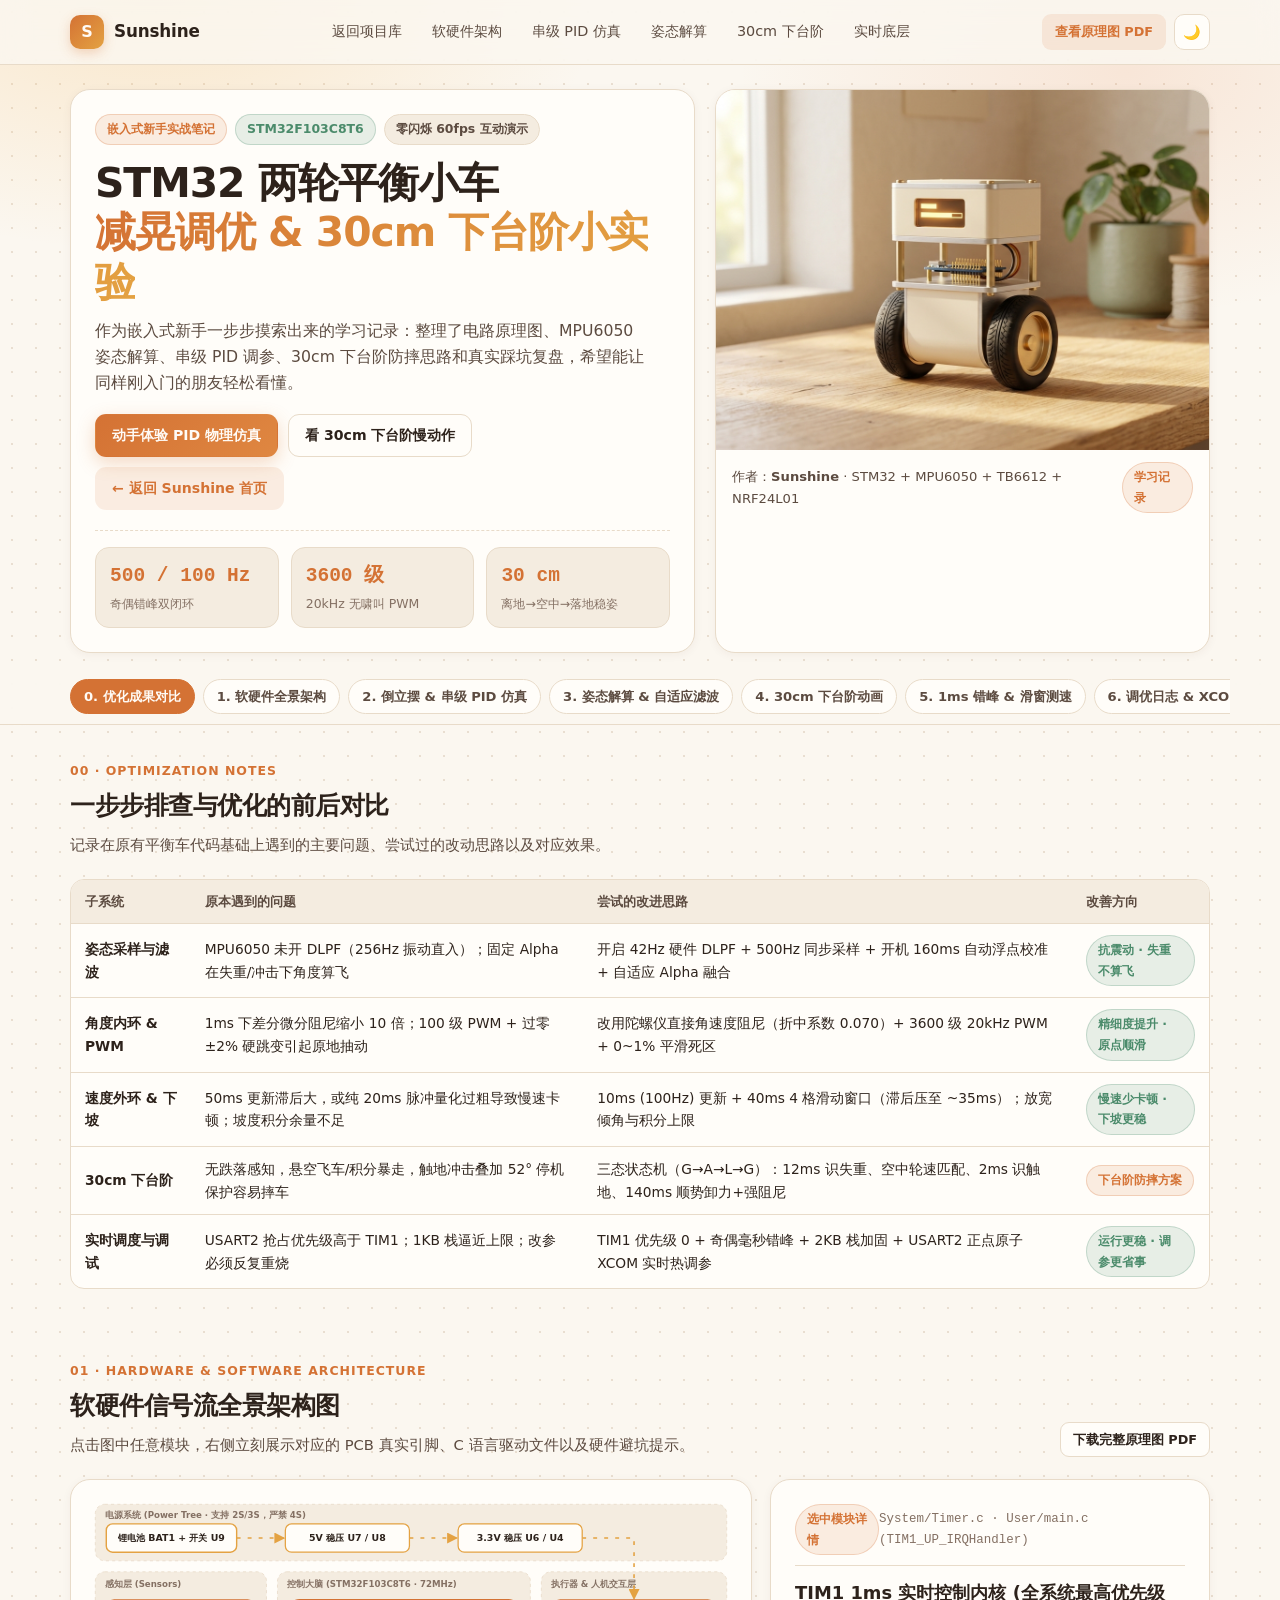
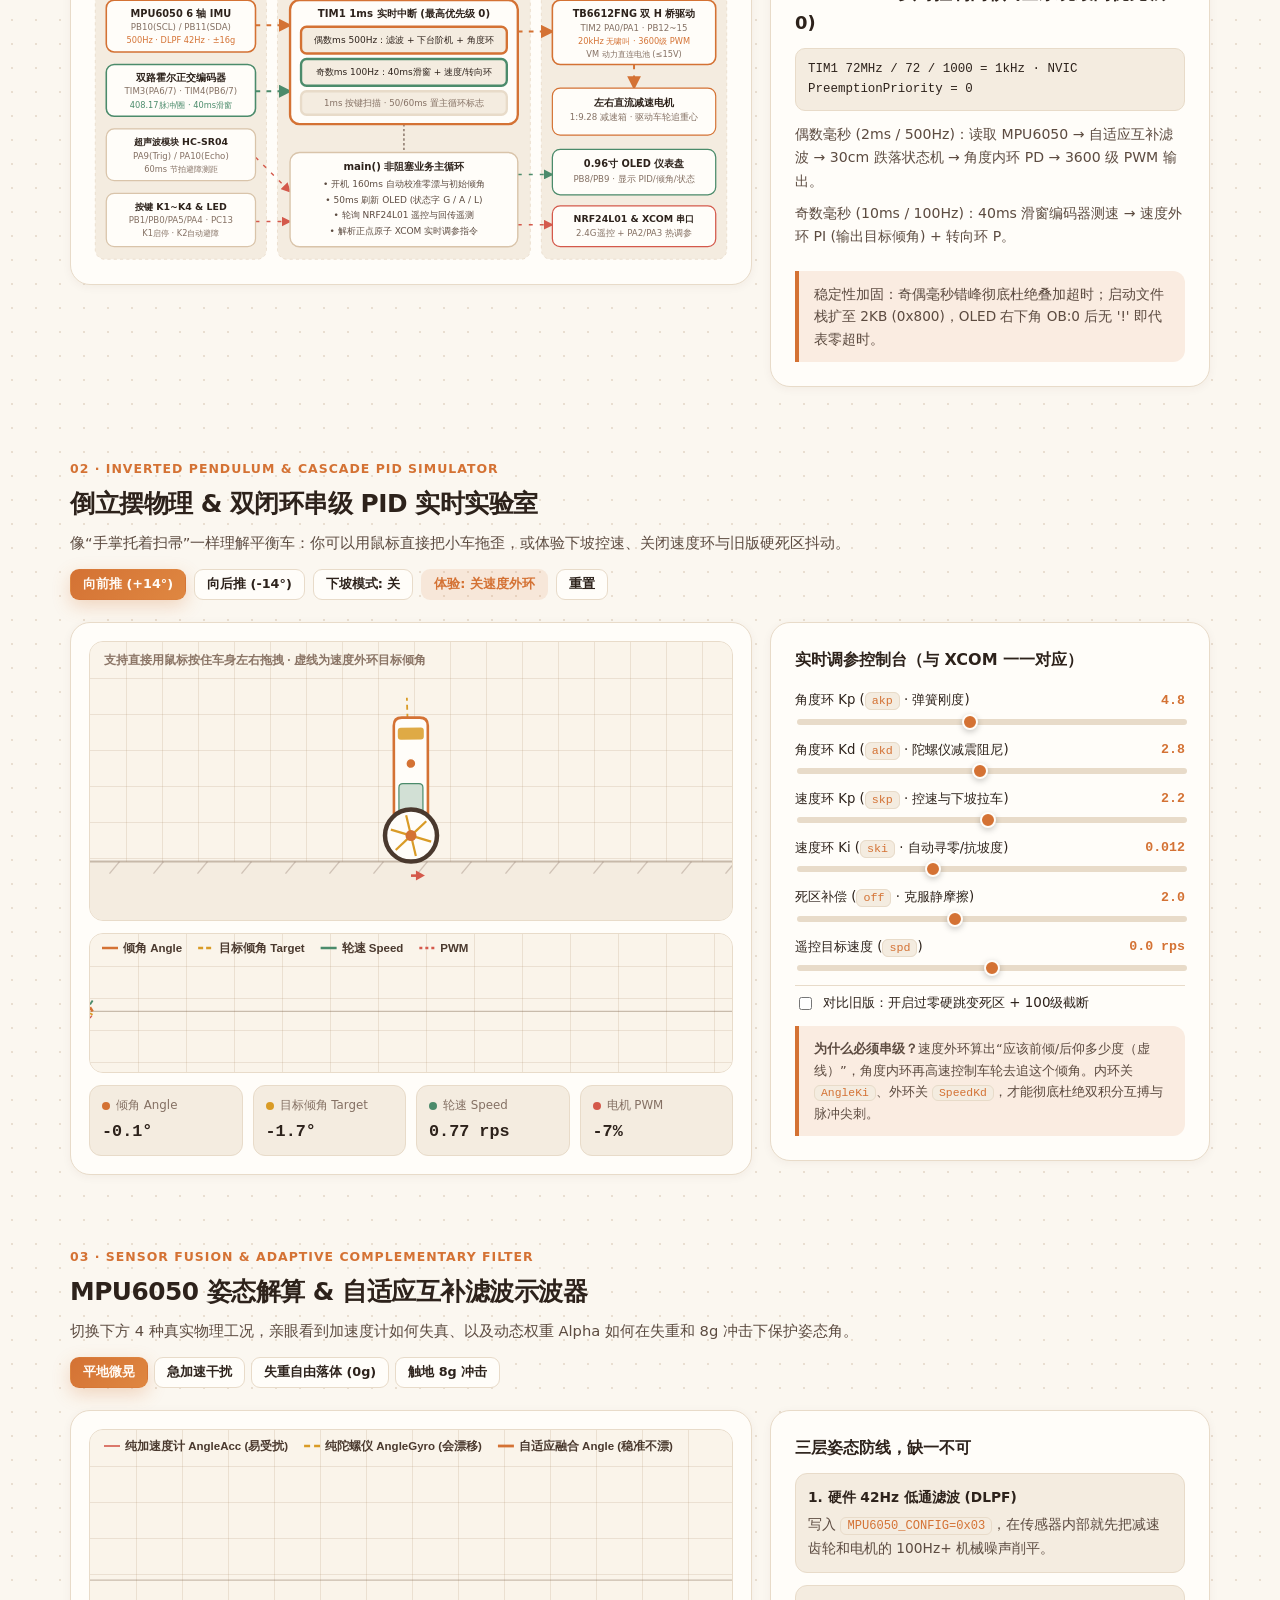
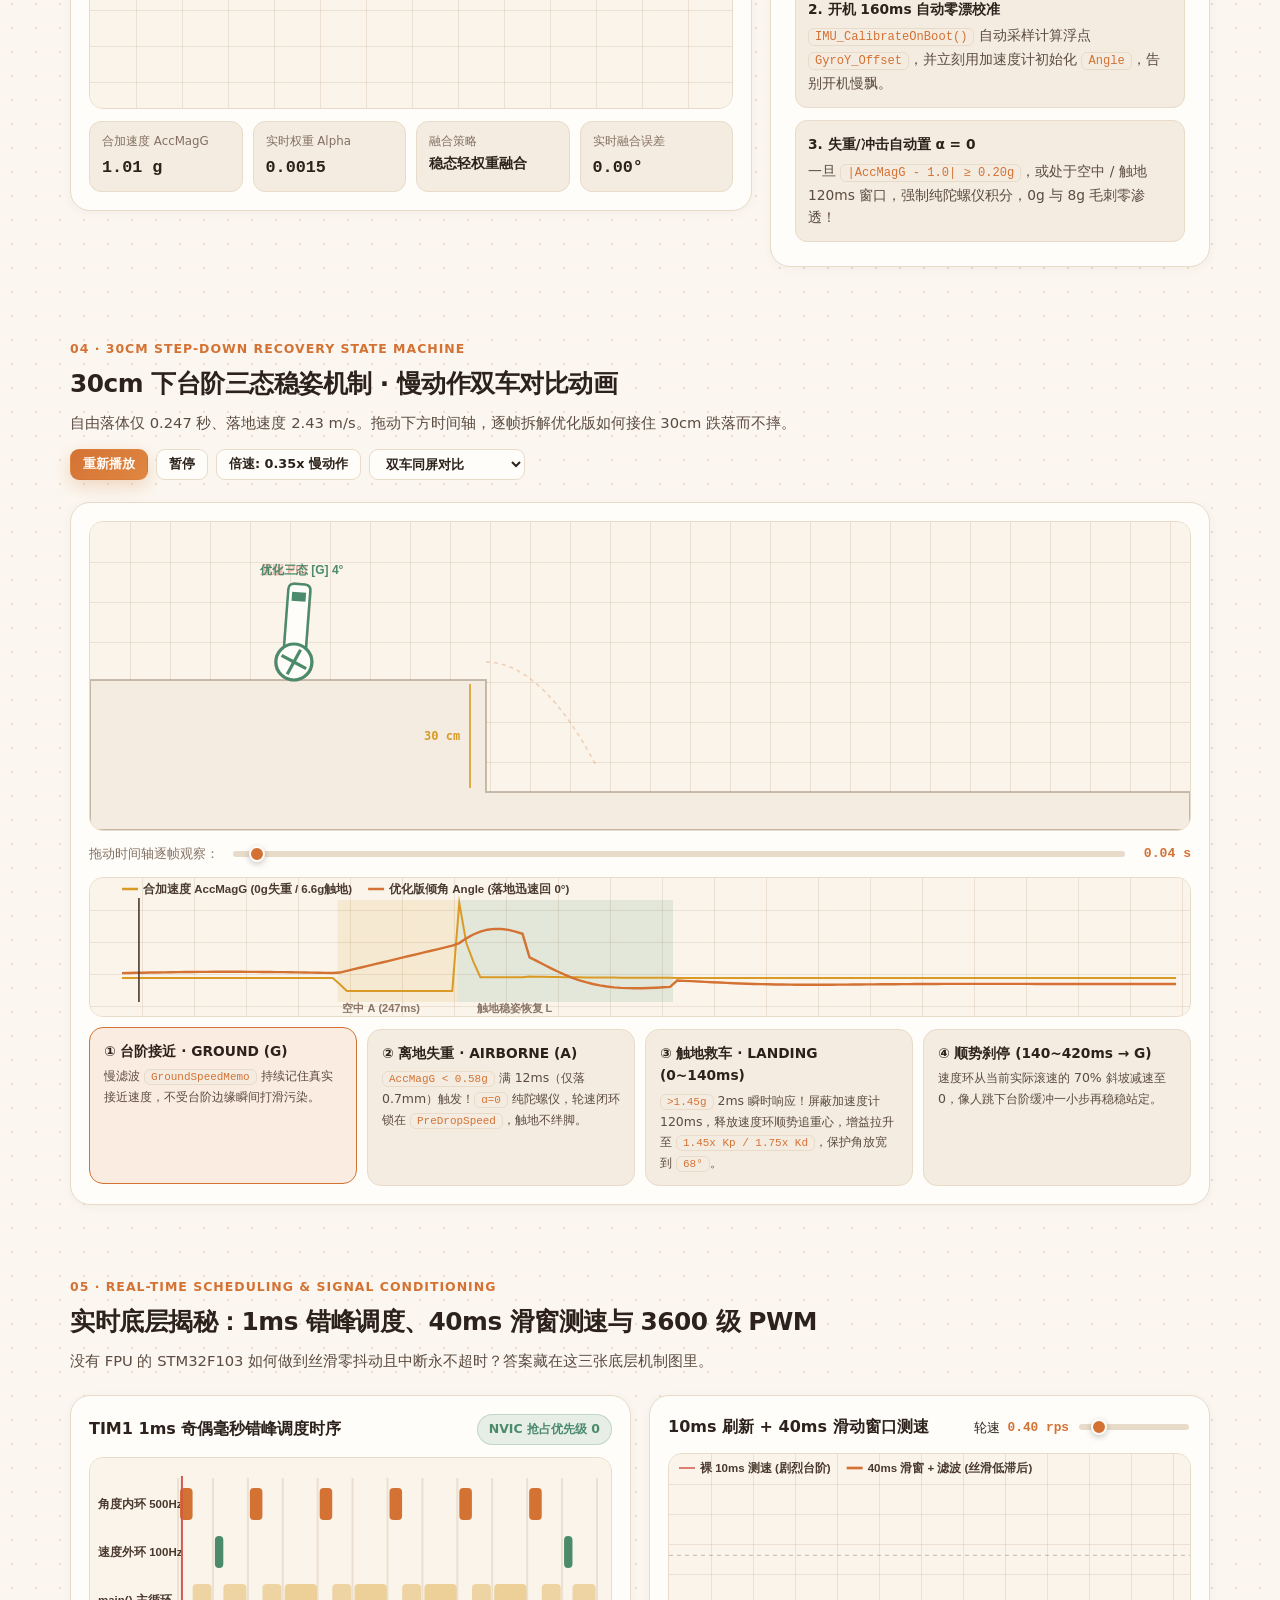
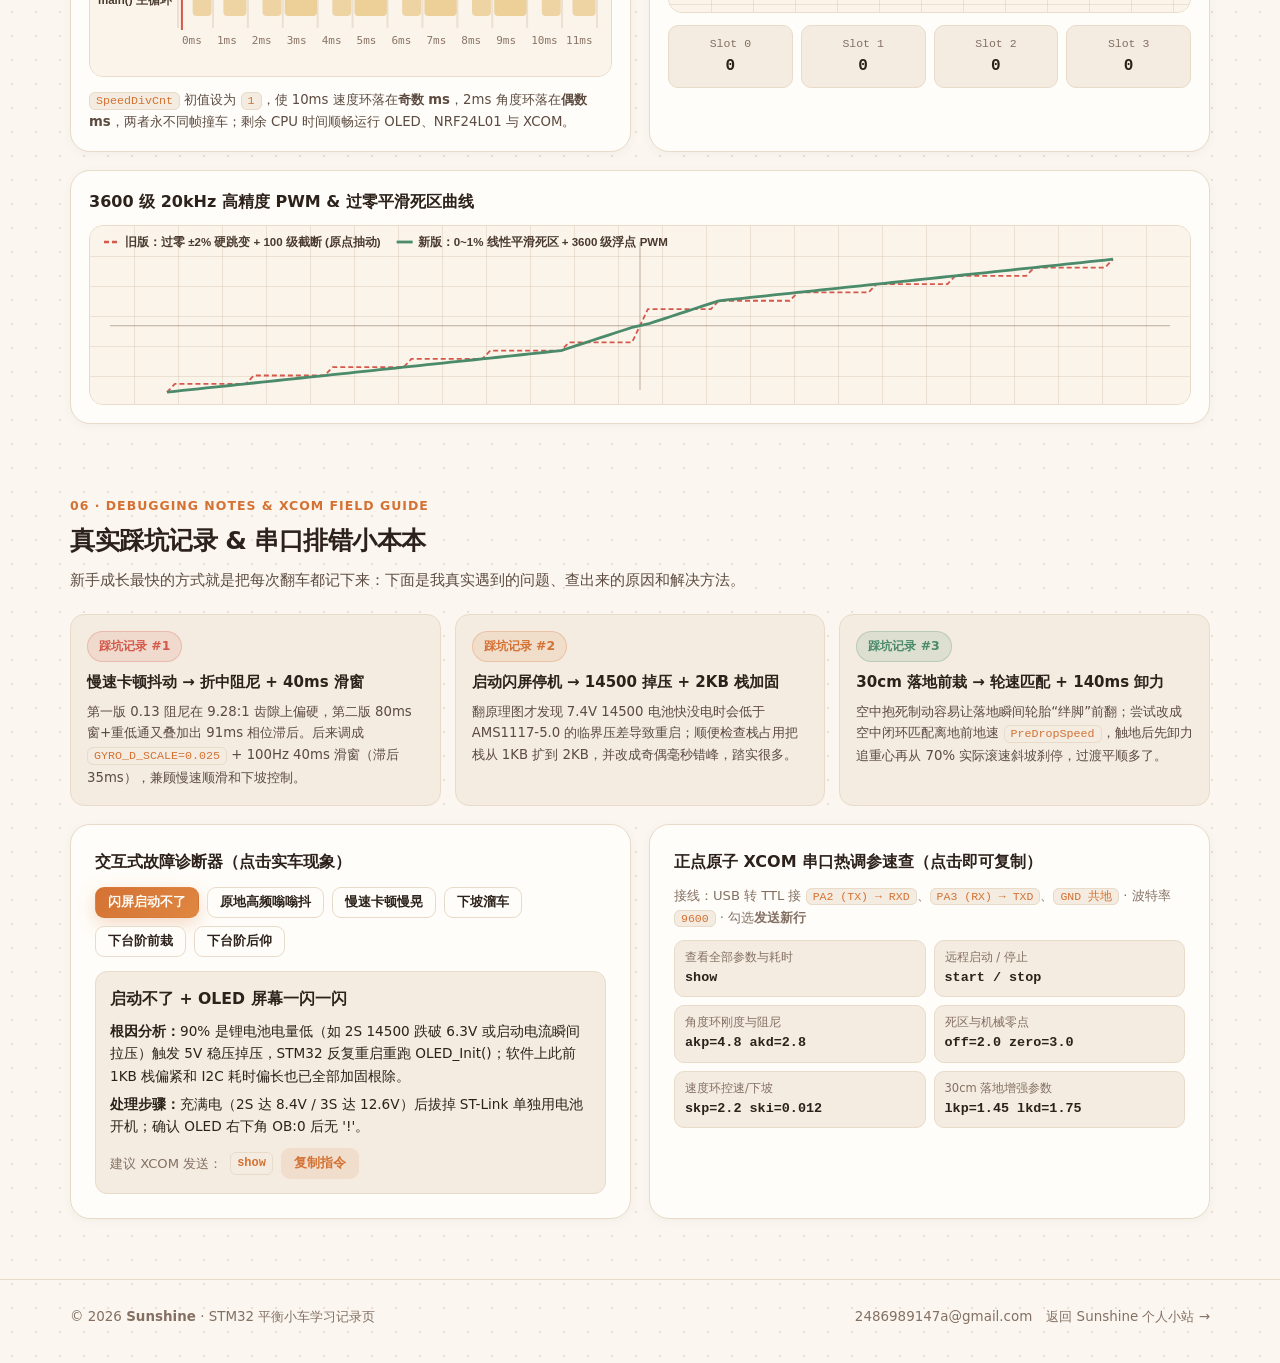
==== commit 110761a7: "polish: authentic summer-beginner journey, scroll-spy TOC, visitor UX cleanup" ====
--- a/projects/balance-car/index.html
+++ b/projects/balance-car/index.html
@@ -3,7 +3,7 @@
 <head>
   <meta charset="UTF-8" />
   <meta name="viewport" content="width=device-width, initial-scale=1.0" />
-  <title>STM32 自平衡小车 & 30cm 下台阶稳姿系统 — Sunshine Studio</title>
+  <title>STM32 两轮平衡小车学习与调优记录 — Sunshine</title>
   <link rel="stylesheet" href="../../assets/css/theme.css" />
   <link rel="stylesheet" href="../../assets/css/balance-car.css" />
 </head>
@@ -13,7 +13,7 @@
     <div class="container nav-inner">
       <a href="../../index.html" class="brand-link">
         <span class="brand-badge">S</span>
-        <span>Sunshine Studio</span>
+        <span>Sunshine</span>
       </a>
       <div class="nav-links">
         <a href="../../index.html#projects">返回项目库</a>
@@ -72,7 +72,7 @@
       <img src="../../assets/img/balance-car-hero.jpg" alt="STM32 自平衡小车暖阳工作室渲染图" />
       <div class="hero-art-caption">
         <span>作者：<strong>Sunshine</strong> · STM32 + MPU6050 + TB6612 + NRF24L01</span>
-        <span class="pill pill-warm">实车验证</span>
+        <span class="pill pill-warm">学习记录</span>
       </div>
     </div>
   </header>
@@ -96,9 +96,9 @@
     <section id="compare" class="section">
       <div class="section-header">
         <div>
-          <div class="section-kicker">00 · Engineering Upgrades</div>
-          <h2 class="section-title">从“普通晃动平衡车”到“丝滑稳姿 + 下 30cm 台阶”</h2>
-          <p class="section-desc">每一项优化都对应实车遇到的真实物理与代码瓶颈，一目了然看到改了什么、为什么有效。</p>
+          <div class="section-kicker">00 · Optimization Notes</div>
+          <h2 class="section-title">一步步排查与优化的前后对比</h2>
+          <p class="section-desc">记录在原有平衡车代码基础上遇到的主要问题、尝试过的改动思路以及对应效果。</p>
         </div>
       </div>
       <div class="data-table-wrap">
@@ -106,9 +106,9 @@
           <thead>
             <tr>
               <th>子系统</th>
-              <th>改造前问题</th>
-              <th>本工程核心升级</th>
-              <th>实车效果</th>
+              <th>原本遇到的问题</th>
+              <th>尝试的改进思路</th>
+              <th>改善方向</th>
             </tr>
           </thead>
           <tbody>
@@ -121,26 +121,26 @@
             <tr>
               <td><strong>角度内环 &amp; PWM</strong></td>
               <td>1ms 下差分微分阻尼缩小 10 倍；100 级 PWM + 过零 ±2% 硬跳变引起原地抽动</td>
-              <td>直接陀螺仪角速度阻尼（黄金系数 0.070）+ 3600 级 20kHz PWM + 0~1% 平滑死区</td>
-              <td><span class="pill pill-sage">精度提升 36 倍 · 原点丝滑</span></td>
+              <td>改用陀螺仪直接角速度阻尼（折中系数 0.070）+ 3600 级 20kHz PWM + 0~1% 平滑死区</td>
+              <td><span class="pill pill-sage">精细度提升 · 原点顺滑</span></td>
             </tr>
             <tr>
               <td><strong>速度外环 &amp; 下坡</strong></td>
               <td>50ms 更新滞后大，或纯 20ms 脉冲量化过粗导致慢速卡顿；坡度积分余量不足</td>
-              <td>10ms (100Hz) 更新 + 40ms 4 格滑动窗口（滞后压至 ~35ms）；倾角与积分上限大幅拓宽</td>
-              <td><span class="pill pill-sage">慢速不卡顿 · 下坡拉得住</span></td>
+              <td>10ms (100Hz) 更新 + 40ms 4 格滑动窗口（滞后压至 ~35ms）；放宽倾角与积分上限</td>
+              <td><span class="pill pill-sage">慢速少卡顿 · 下坡更稳</span></td>
             </tr>
             <tr>
               <td><strong>30cm 下台阶</strong></td>
-              <td>无跌落感知，悬空飞车/积分暴走，触地冲击叠加 52° 停机保护直接摔车</td>
+              <td>无跌落感知，悬空飞车/积分暴走，触地冲击叠加 52° 停机保护容易摔车</td>
               <td>三态状态机（G→A→L→G）：12ms 识失重、空中轮速匹配、2ms 识触地、140ms 顺势卸力+强阻尼</td>
-              <td><span class="pill pill-warm">0.25s 跌落稳稳接住</span></td>
+              <td><span class="pill pill-warm">下台阶防摔方案</span></td>
             </tr>
             <tr>
               <td><strong>实时调度与调试</strong></td>
               <td>USART2 抢占优先级高于 TIM1；1KB 栈逼近上限；改参必须反复重烧</td>
               <td>TIM1 优先级 0 + 奇偶毫秒错峰 + 2KB 栈加固 + USART2 正点原子 XCOM 实时热调参</td>
-              <td><span class="pill pill-sage">零超时 · 串口秒级调参</span></td>
+              <td><span class="pill pill-sage">运行更稳 · 调参更省事</span></td>
             </tr>
           </tbody>
         </table>
@@ -554,19 +554,19 @@
 
       <div class="story-grid" style="margin-bottom:18px;">
         <div class="story-card">
-          <span class="pill pill-coral">踩坑复盘 #1</span>
-          <h4>慢速卡顿抖动 → 黄金阻尼 + 40ms 滑窗</h4>
-          <p>第一版 0.13 阻尼在 9.28:1 齿隙上偏硬，第二版 80ms 窗+重低通又叠加出 91ms 相位滞后。最终定型 <code>GYRO_D_SCALE=0.025</code> + 100Hz 40ms 滑窗（滞后 35ms），兼顾丝滑与强下坡。</p>
+          <span class="pill pill-coral">踩坑记录 #1</span>
+          <h4>慢速卡顿抖动 → 折中阻尼 + 40ms 滑窗</h4>
+          <p>第一版 0.13 阻尼在 9.28:1 齿隙上偏硬，第二版 80ms 窗+重低通又叠加出 91ms 相位滞后。后来调成 <code>GYRO_D_SCALE=0.025</code> + 100Hz 40ms 滑窗（滞后 35ms），兼顾慢速顺滑和下坡控制。</p>
         </div>
         <div class="story-card">
-          <span class="pill pill-warm">踩坑复盘 #2</span>
+          <span class="pill pill-warm">踩坑记录 #2</span>
           <h4>启动闪屏停机 → 14500 掉压 + 2KB 栈加固</h4>
-          <p>结合原理图定位 7.4V 14500 电池耗尽时低于 AMS1117-5.0 临界压差引发欠压重启；同时查静态调用图将栈从 1KB 扩至 2KB，并改为奇偶毫秒错峰彻底消除隐患。</p>
+          <p>翻原理图才发现 7.4V 14500 电池快没电时会低于 AMS1117-5.0 的临界压差导致重启；顺便检查栈占用把栈从 1KB 扩到 2KB，并改成奇偶毫秒错峰，踏实很多。</p>
         </div>
         <div class="story-card">
-          <span class="pill pill-sage">踩坑复盘 #3</span>
+          <span class="pill pill-sage">踩坑记录 #3</span>
           <h4>30cm 落地前栽 → 轮速匹配 + 140ms 卸力</h4>
-          <p>空中抱死制动会导致落地瞬间轮胎“绊脚”前翻；改为空中闭环匹配离地前地速 <code>PreDropSpeed</code>，触地后先卸力追重心再从 70% 实际滚速斜坡刹停，落地行云流水。</p>
+          <p>空中抱死制动容易让落地瞬间轮胎“绊脚”前翻；尝试改成空中闭环匹配离地前地速 <code>PreDropSpeed</code>，触地后先卸力追重心再从 70% 实际滚速斜坡刹停，过渡平顺多了。</p>
         </div>
       </div>
 
@@ -604,10 +604,10 @@
 
   <footer class="site-footer">
     <div class="container footer-inner">
-      <span>© 2026 <strong>Sunshine</strong> · STM32 平衡小车工程交付页</span>
+      <span>© 2026 <strong>Sunshine</strong> · STM32 平衡小车学习记录页</span>
       <div style="display:flex;gap:14px;align-items:center;">
         <a href="mailto:2486989147a@gmail.com">2486989147a@gmail.com</a>
-        <a href="../../index.html">返回 Sunshine 个人网站 →</a>
+        <a href="../../index.html">返回 Sunshine 个人小站 →</a>
       </div>
     </div>
   </footer>
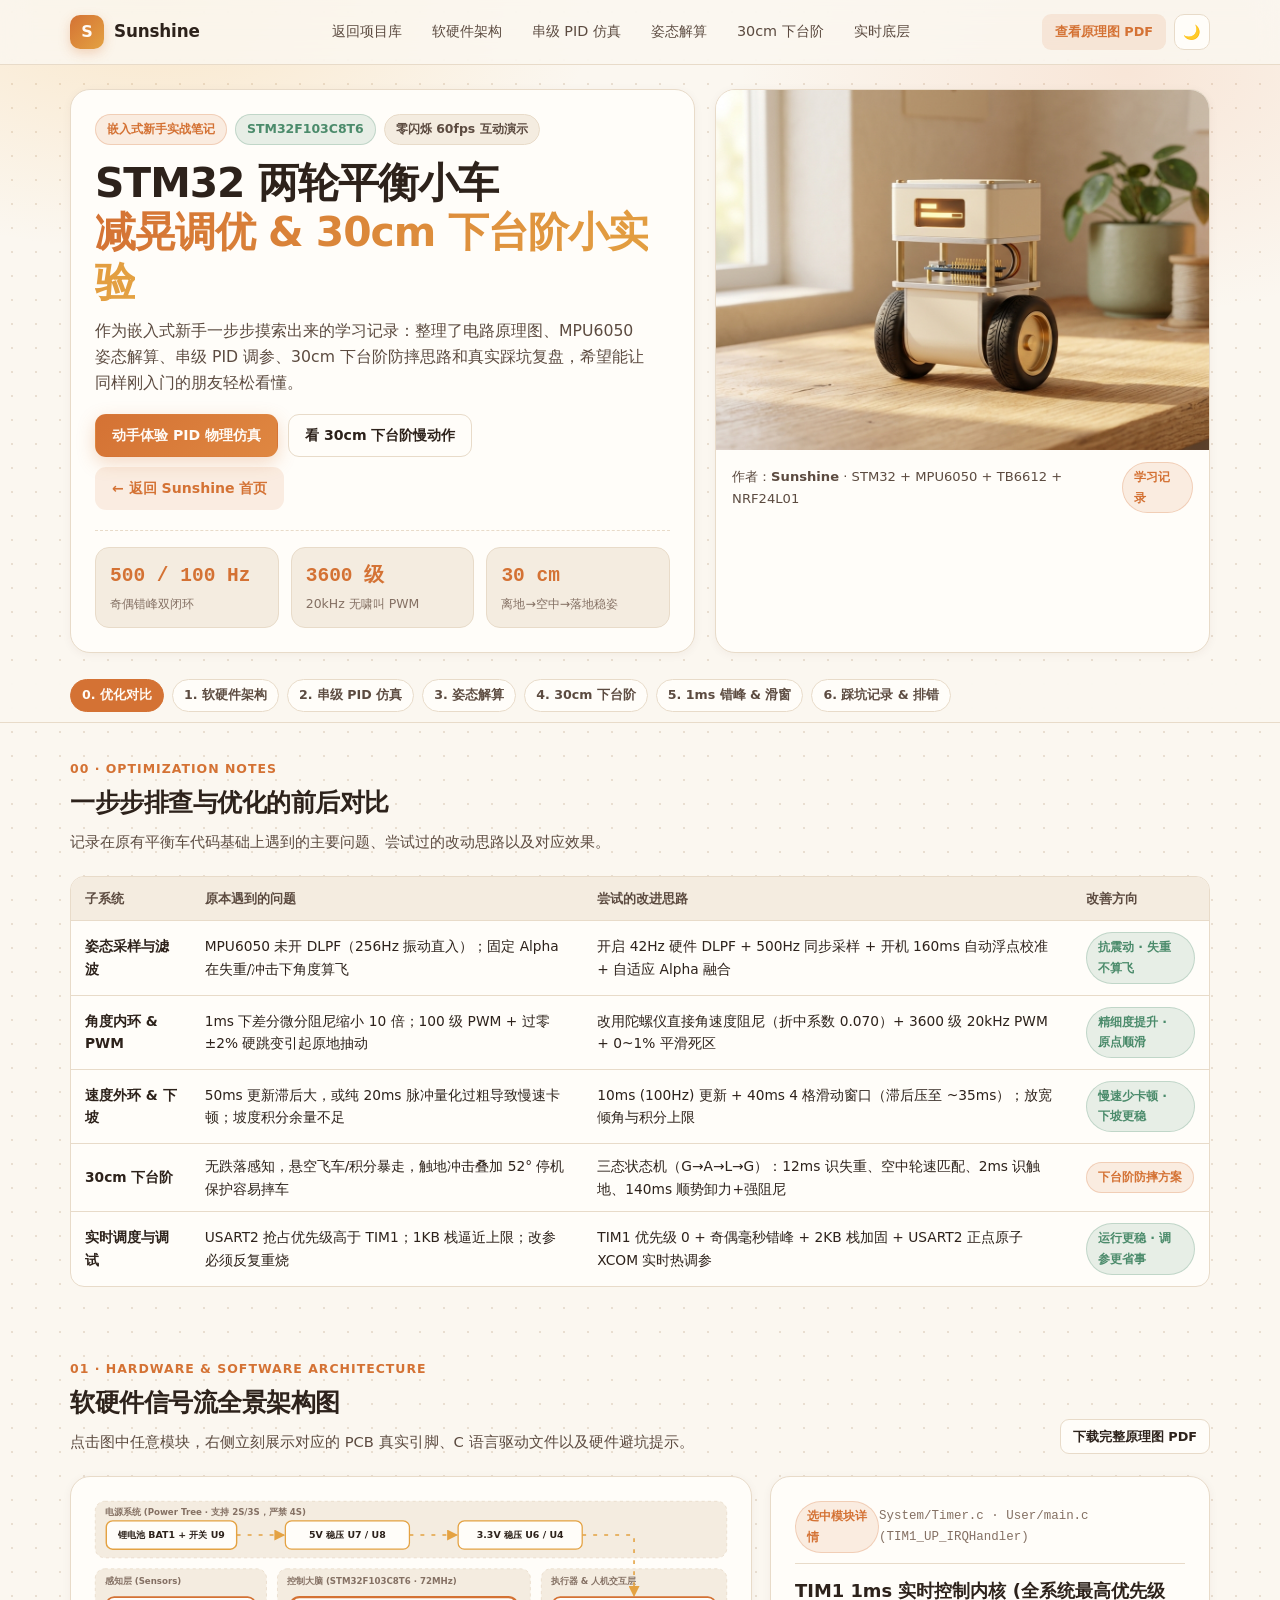
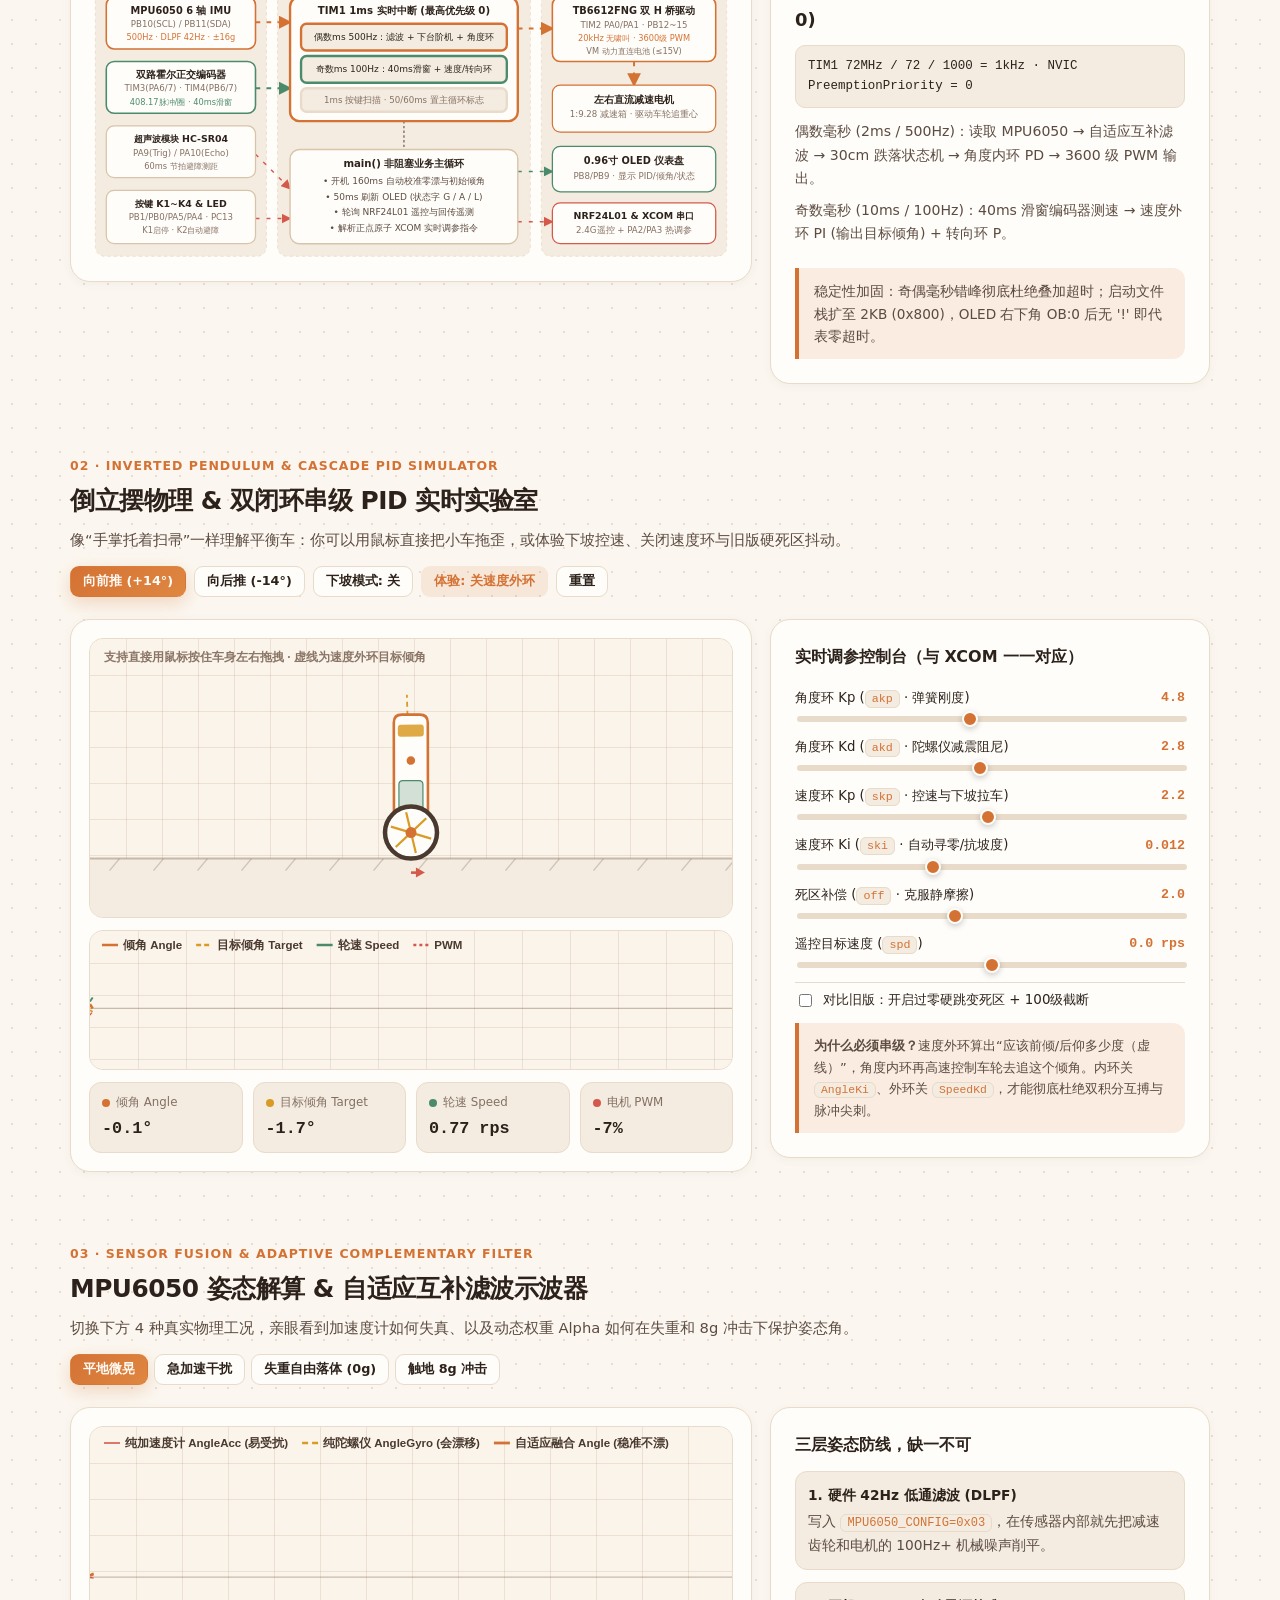
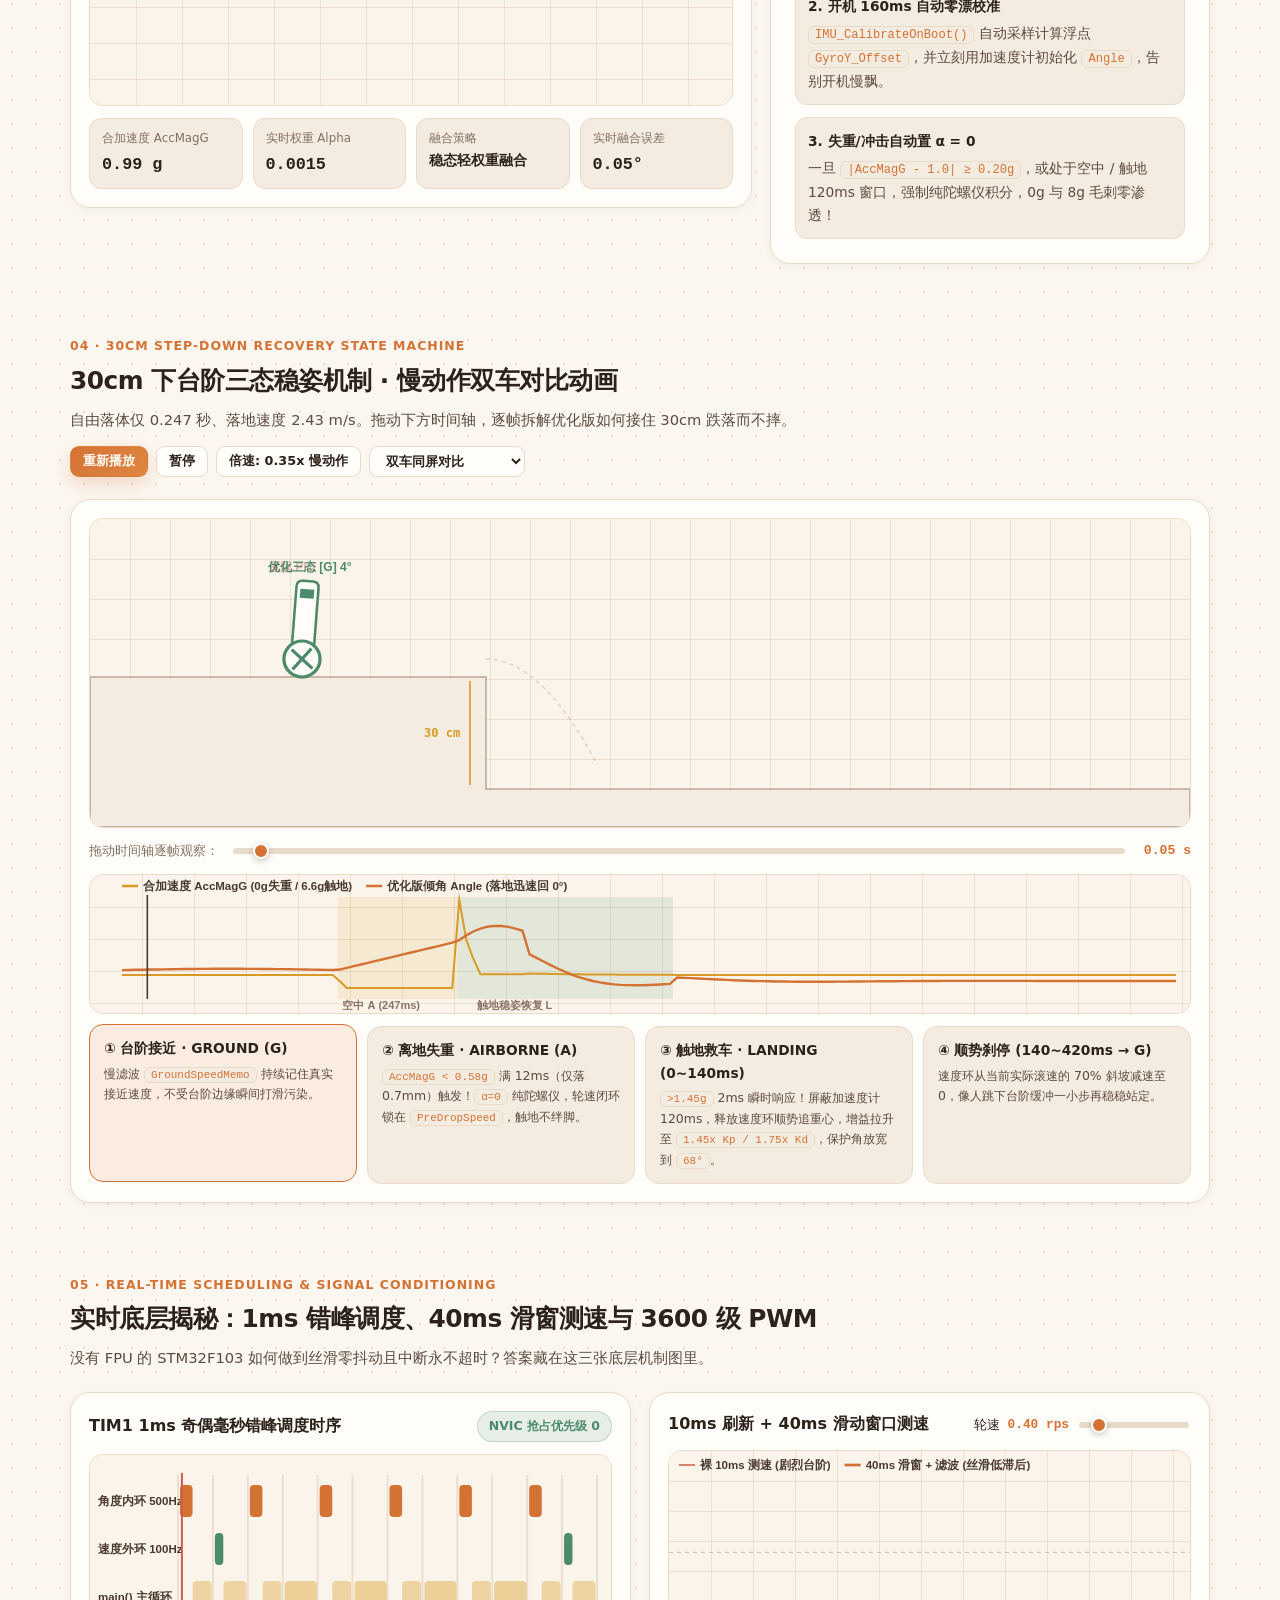
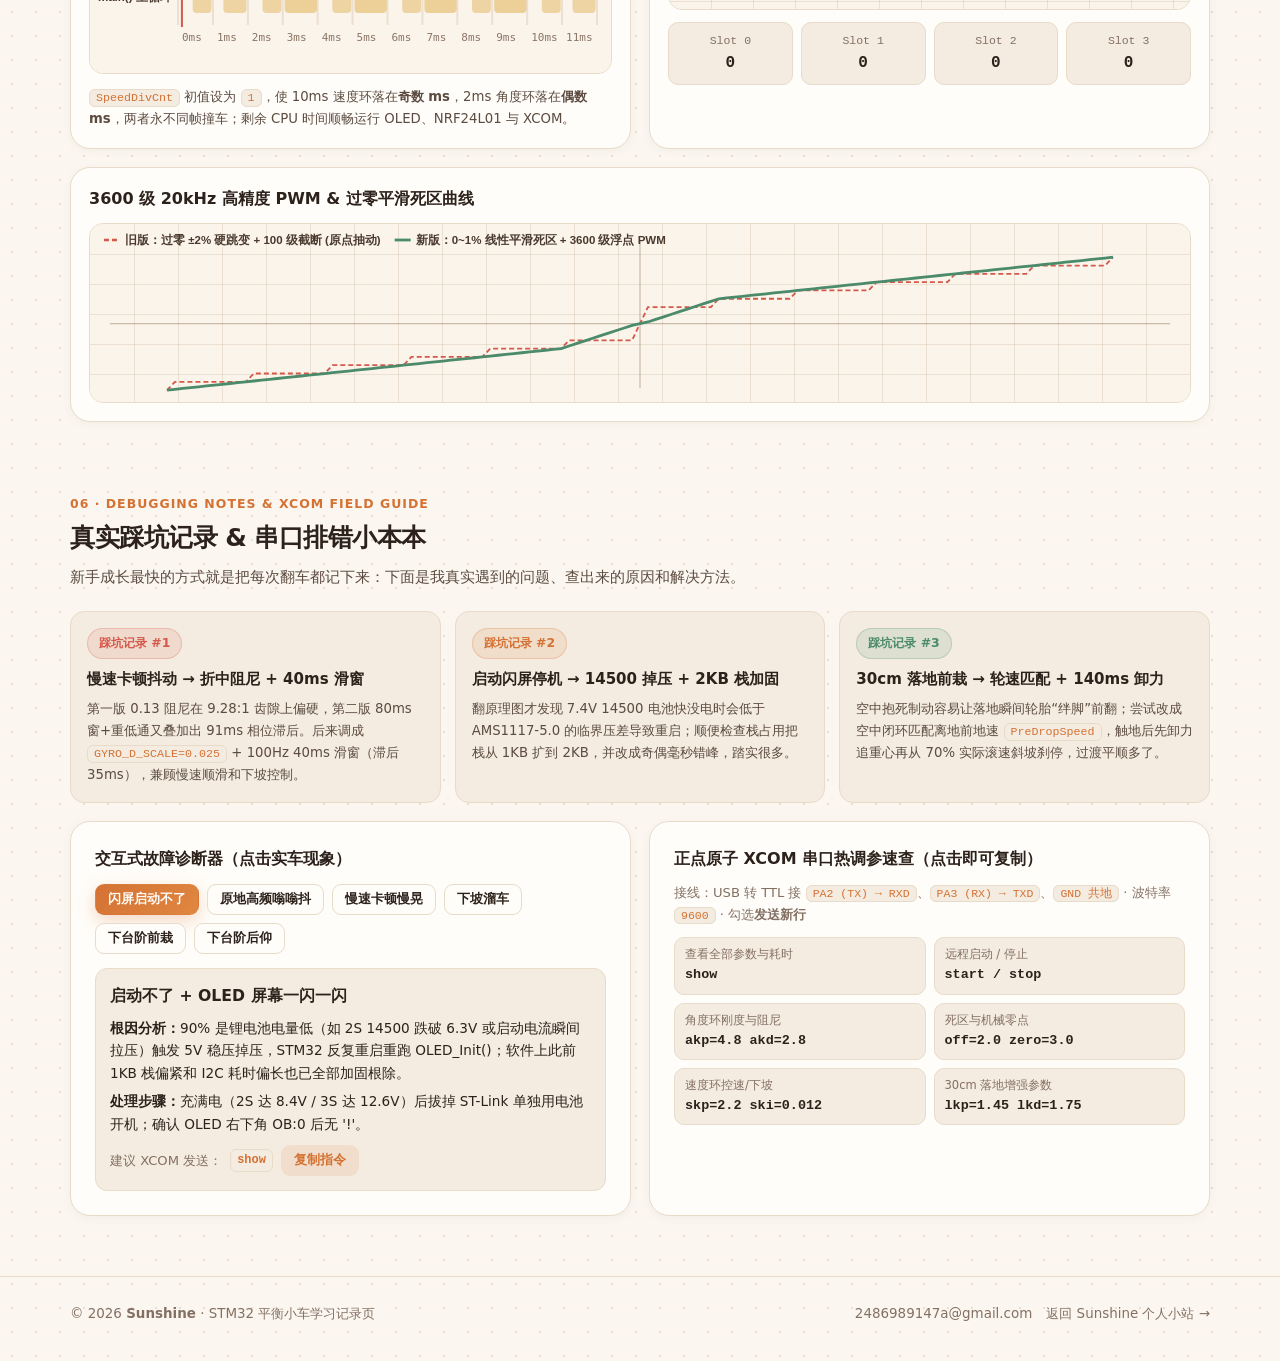
==== commit 597a1c92: "polish: responsive canvas legends, full-fit desktop TOC, and mobile TOC auto-center" ====
--- a/projects/balance-car/index.html
+++ b/projects/balance-car/index.html
@@ -80,13 +80,13 @@
   <!-- 吸顶章节快速跳转 -->
   <div class="bc-toc">
     <div class="container bc-toc-inner">
-      <a class="toc-chip active" href="#compare">0. 优化成果对比</a>
-      <a class="toc-chip" href="#arch">1. 软硬件全景架构</a>
-      <a class="toc-chip" href="#pid-lab">2. 倒立摆 &amp; 串级 PID 仿真</a>
-      <a class="toc-chip" href="#imu-lab">3. 姿态解算 &amp; 自适应滤波</a>
-      <a class="toc-chip" href="#drop-lab">4. 30cm 下台阶动画</a>
-      <a class="toc-chip" href="#rtos-lab">5. 1ms 错峰 &amp; 滑窗测速</a>
-      <a class="toc-chip" href="#story">6. 调优日志 &amp; XCOM 排错</a>
+      <a class="toc-chip active" href="#compare">0. 优化对比</a>
+      <a class="toc-chip" href="#arch">1. 软硬件架构</a>
+      <a class="toc-chip" href="#pid-lab">2. 串级 PID 仿真</a>
+      <a class="toc-chip" href="#imu-lab">3. 姿态解算</a>
+      <a class="toc-chip" href="#drop-lab">4. 30cm 下台阶</a>
+      <a class="toc-chip" href="#rtos-lab">5. 1ms 错峰 &amp; 滑窗</a>
+      <a class="toc-chip" href="#story">6. 踩坑记录 &amp; 排错</a>
     </div>
   </div>
 
--- a/assets/css/balance-car.css
+++ b/assets/css/balance-car.css
@@ -51,9 +51,9 @@
 
 .toc-chip {
   white-space: nowrap;
-  padding: 6px 13px;
+  padding: 5px 11px;
   border-radius: 999px;
-  font-size: 0.82rem;
+  font-size: 0.79rem;
   font-weight: 600;
   border: 1px solid var(--border);
   background: var(--bg-elevated);
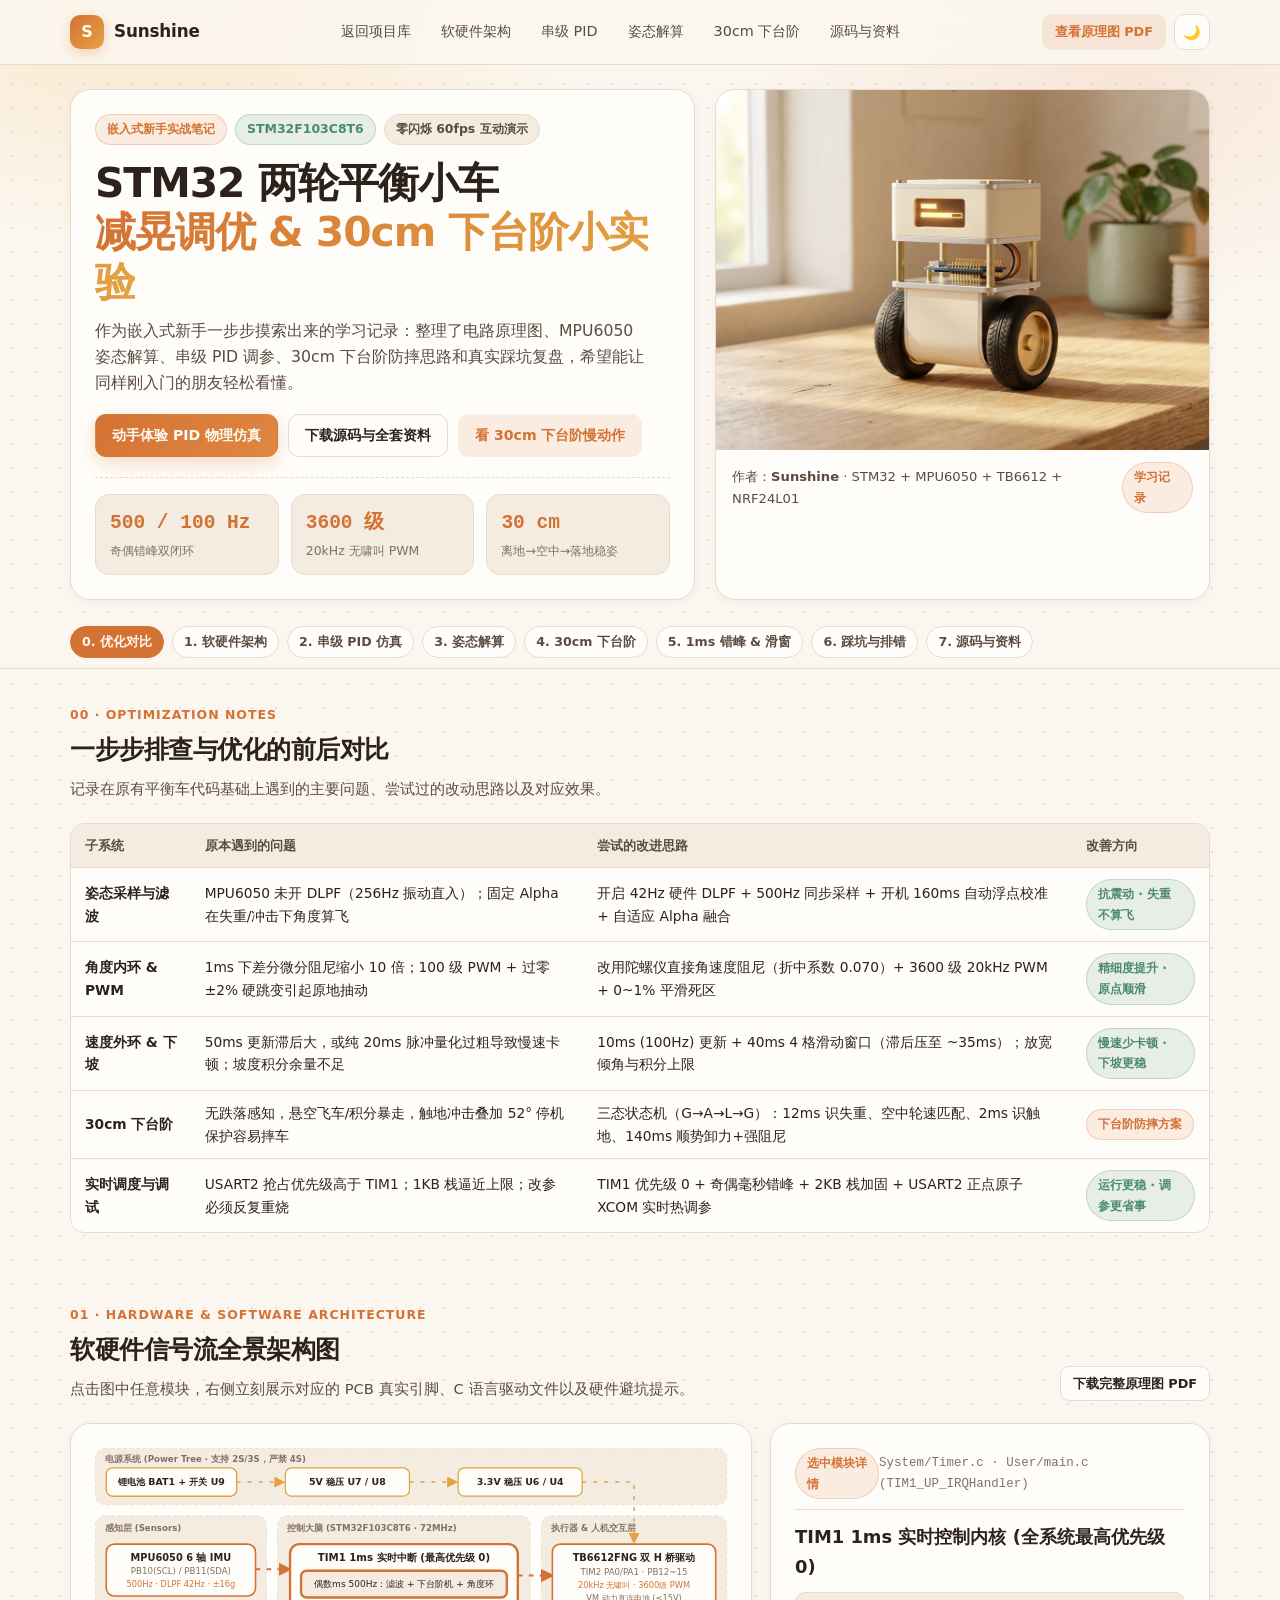
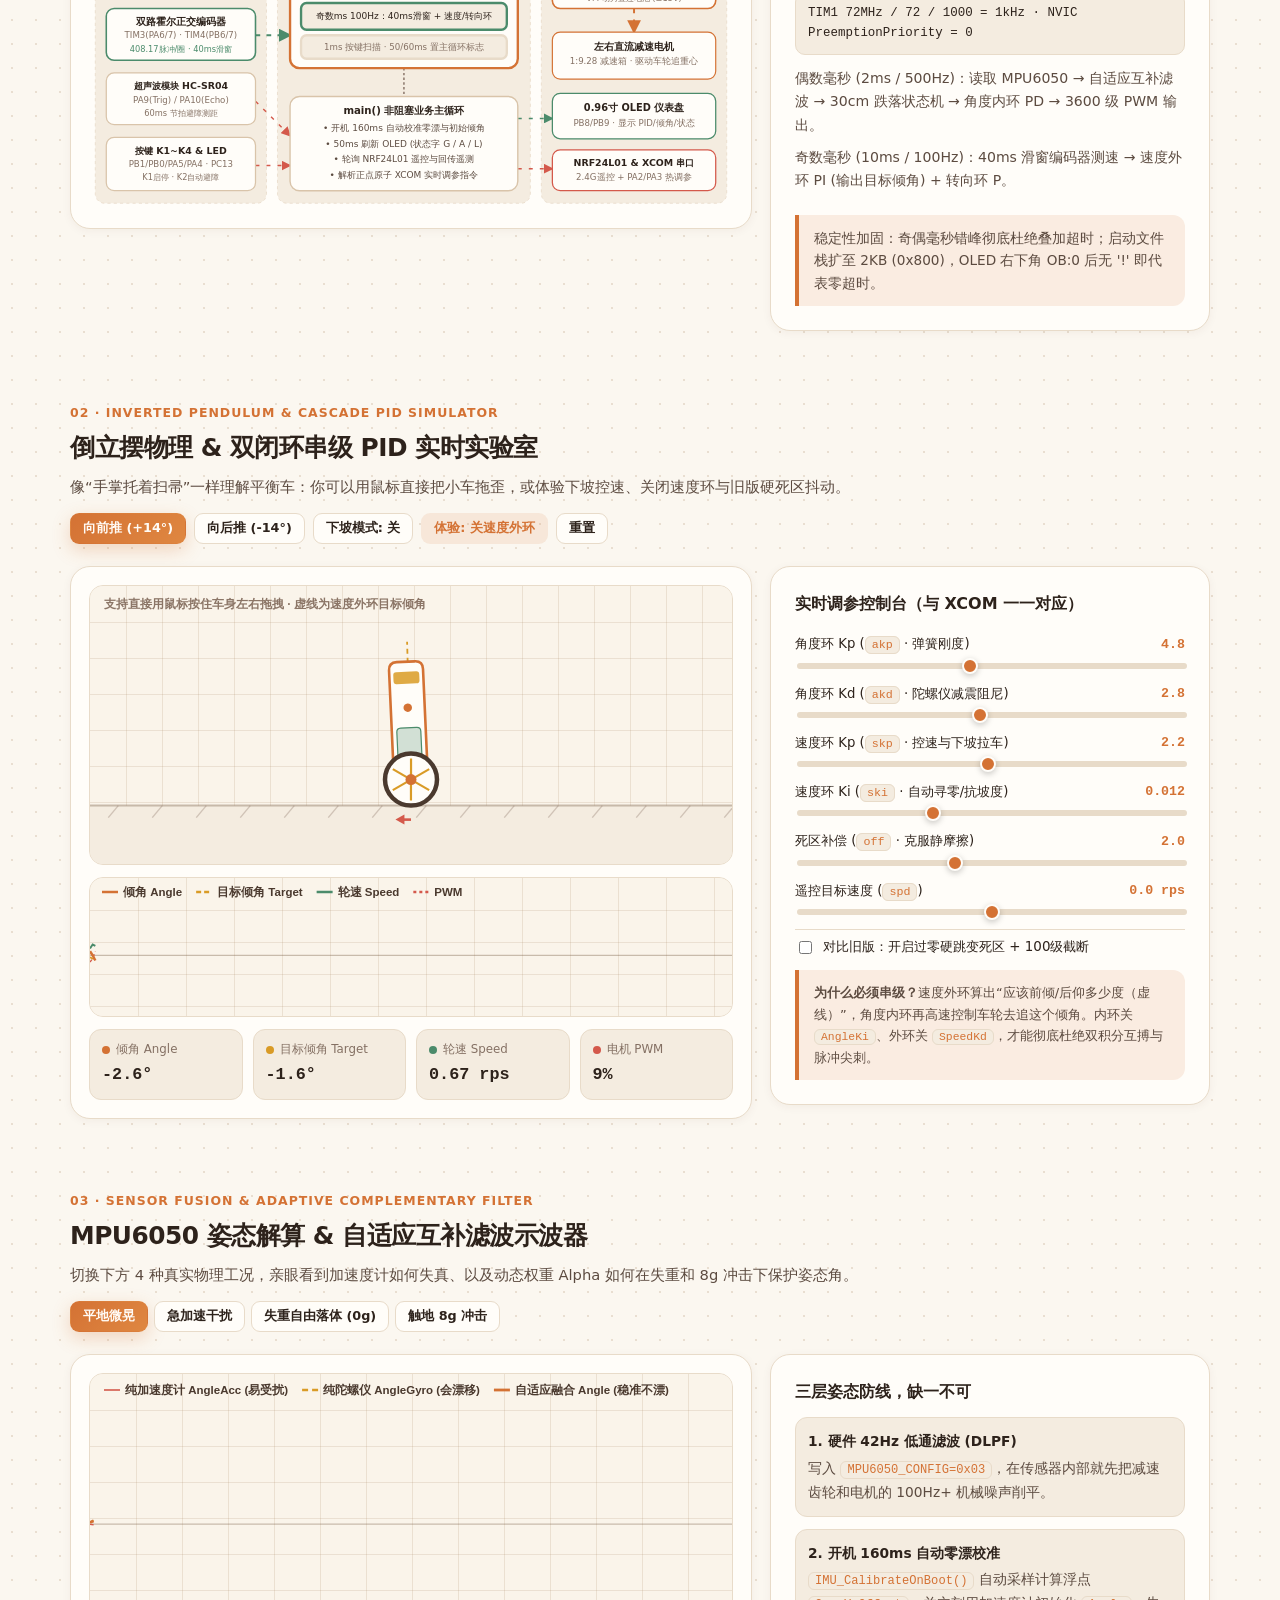
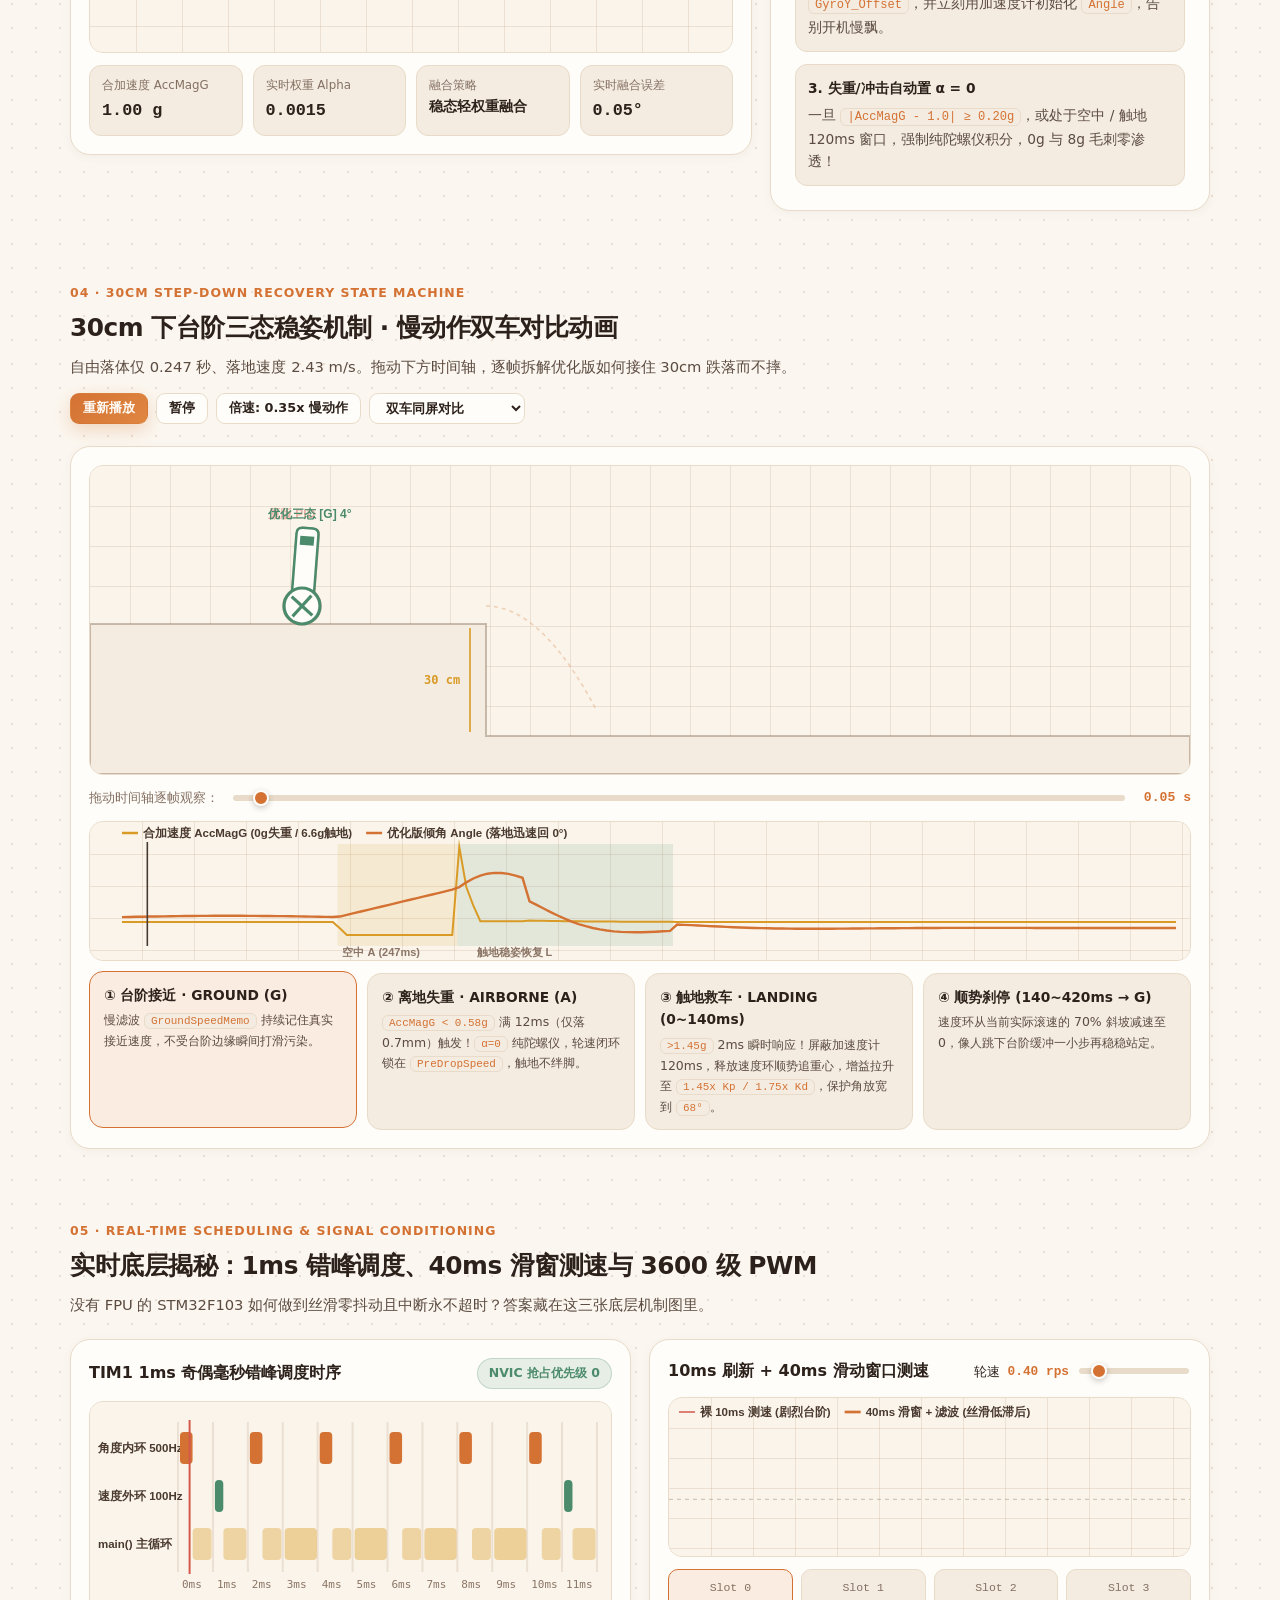
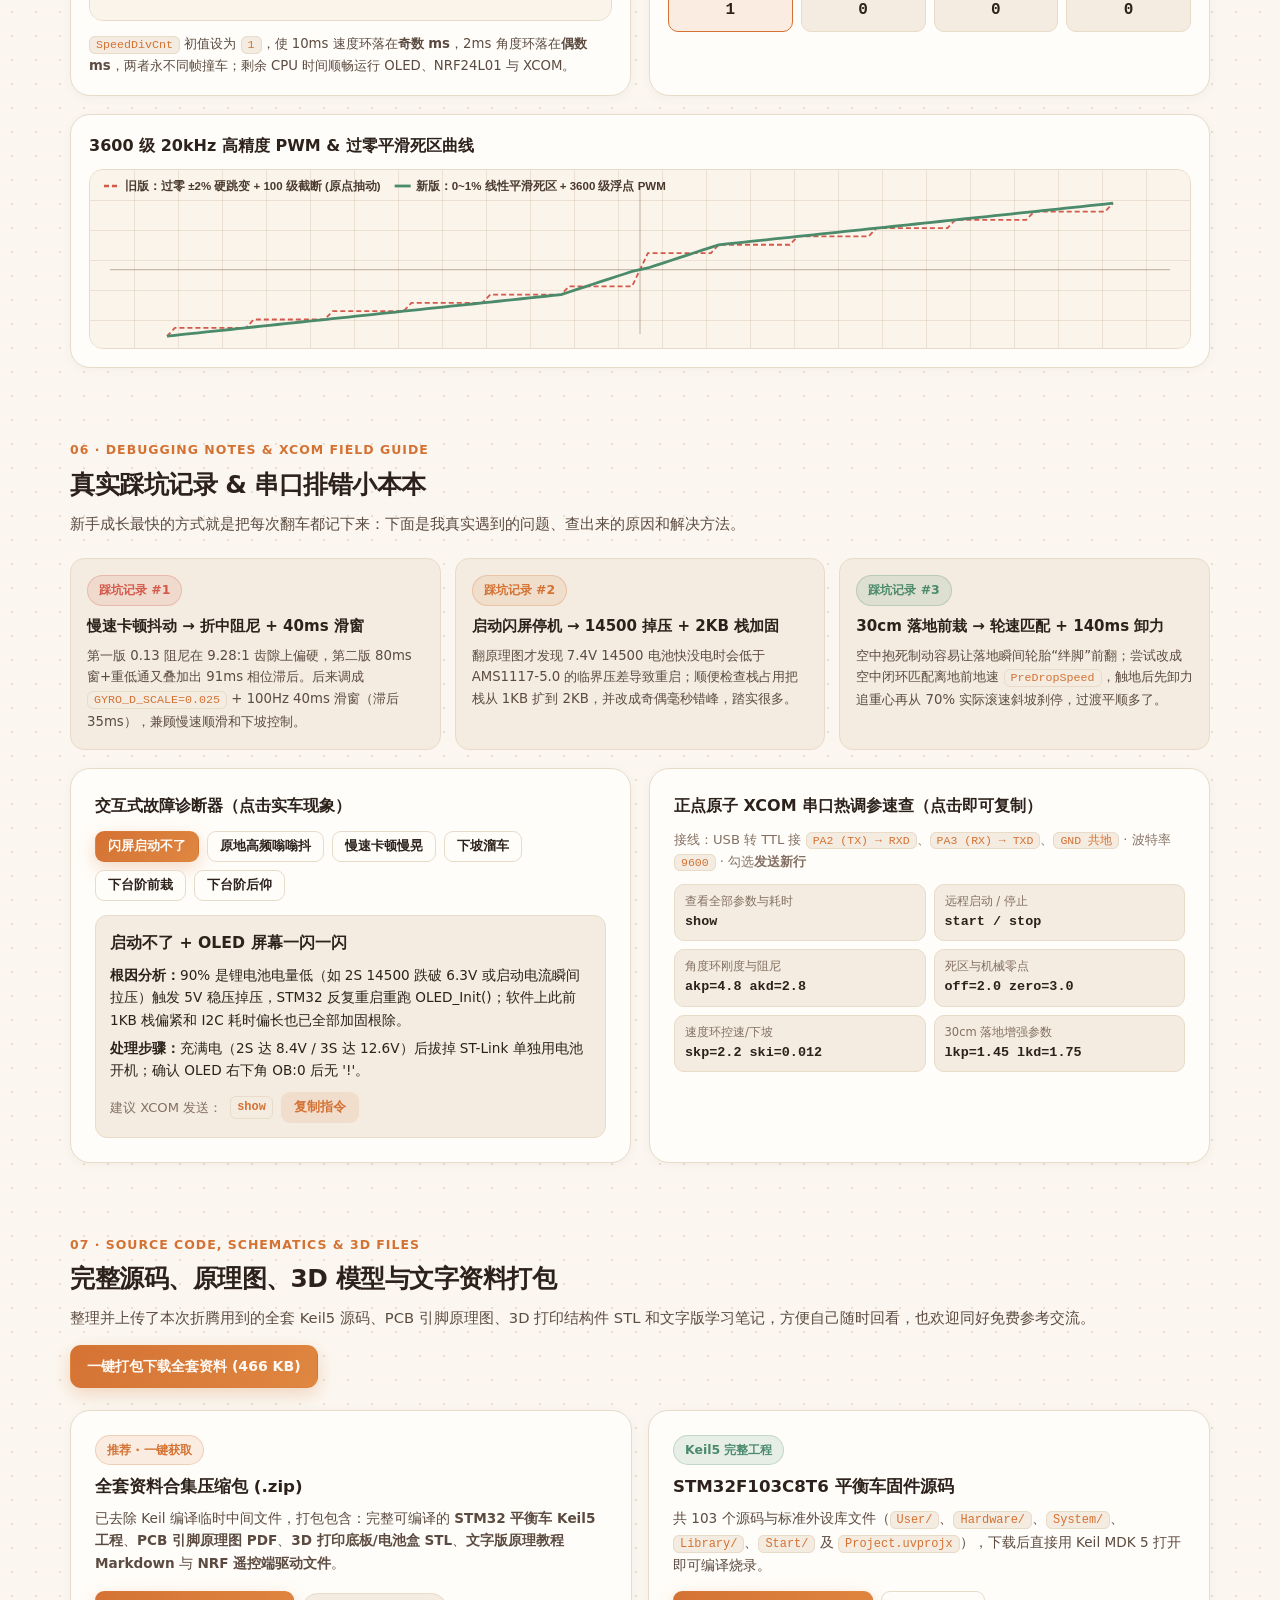
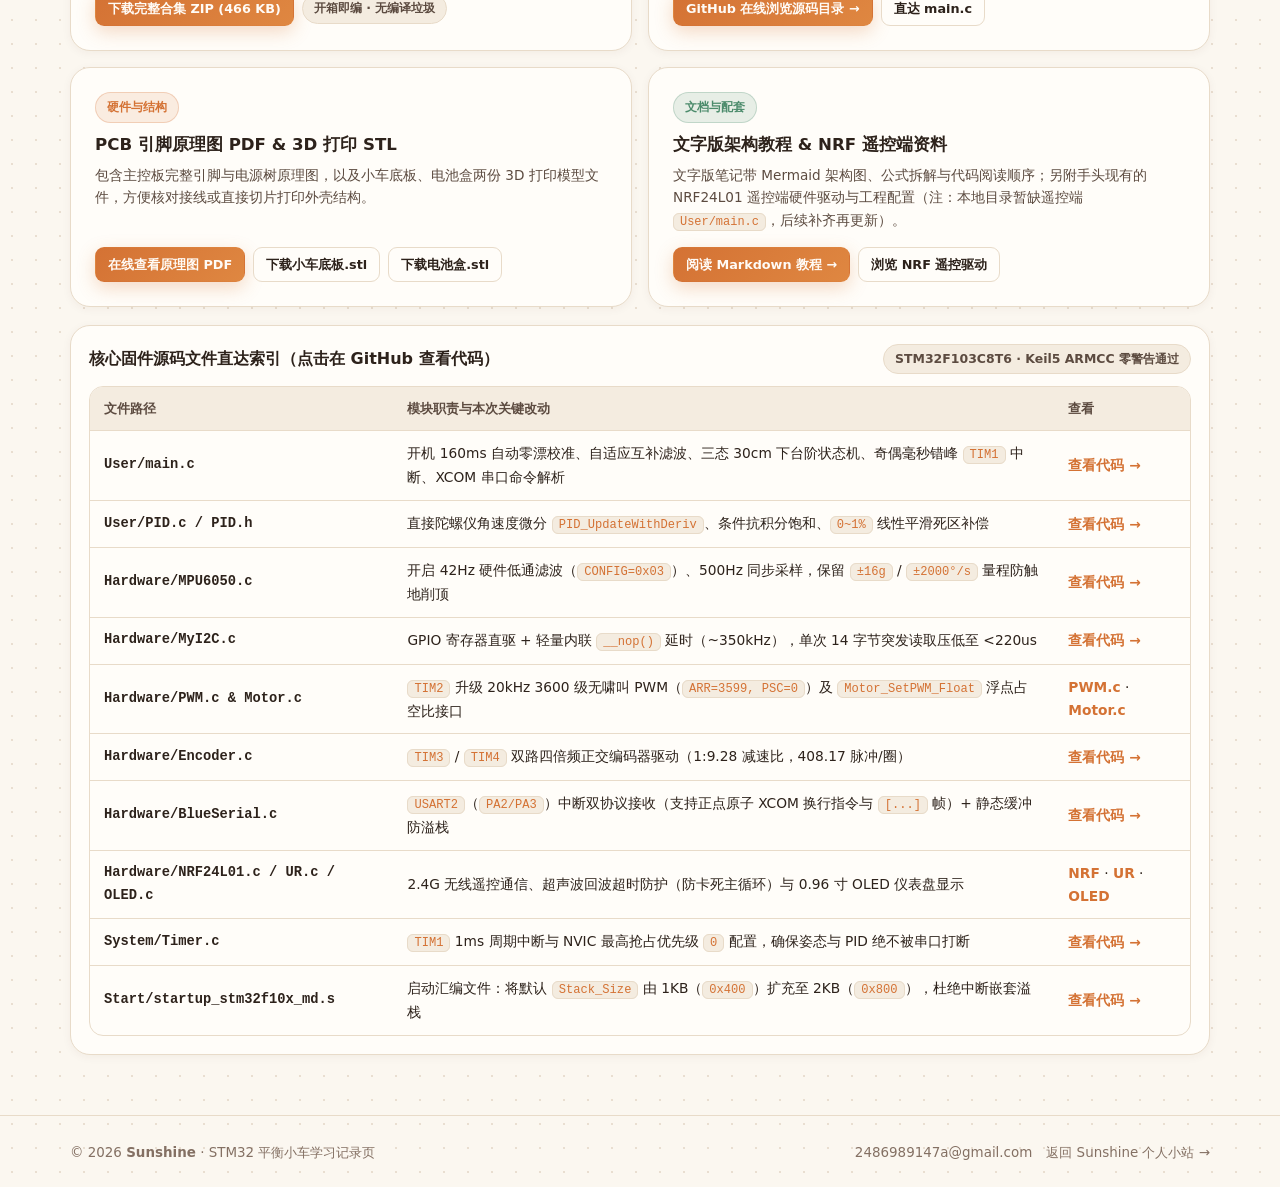
==== commit 6d659dfa: "feat: add full STM32 firmware source, 3D STL models, NRF drivers, guide, schematic and download ZIP" ====
--- a/projects/balance-car/index.html
+++ b/projects/balance-car/index.html
@@ -18,10 +18,10 @@
       <div class="nav-links">
         <a href="../../index.html#projects">返回项目库</a>
         <a href="#arch">软硬件架构</a>
-        <a href="#pid-lab">串级 PID 仿真</a>
+        <a href="#pid-lab">串级 PID</a>
         <a href="#imu-lab">姿态解算</a>
         <a href="#drop-lab">30cm 下台阶</a>
-        <a href="#rtos-lab">实时底层</a>
+        <a href="#downloads">源码与资料</a>
       </div>
       <div class="nav-actions">
         <a href="../../assets/docs/schematic.pdf" target="_blank" class="btn btn-sm btn-soft">查看原理图 PDF</a>
@@ -48,8 +48,8 @@
         </p>
         <div class="hero-cta" style="margin-top:18px;">
           <a href="#pid-lab" class="btn btn-primary">动手体验 PID 物理仿真</a>
-          <a href="#drop-lab" class="btn">看 30cm 下台阶慢动作</a>
-          <a href="../../index.html" class="btn btn-soft">← 返回 Sunshine 首页</a>
+          <a href="#downloads" class="btn">下载源码与全套资料</a>
+          <a href="#drop-lab" class="btn btn-soft">看 30cm 下台阶慢动作</a>
         </div>
       </div>
       <div class="metrics-row">
@@ -86,7 +86,8 @@
       <a class="toc-chip" href="#imu-lab">3. 姿态解算</a>
       <a class="toc-chip" href="#drop-lab">4. 30cm 下台阶</a>
       <a class="toc-chip" href="#rtos-lab">5. 1ms 错峰 &amp; 滑窗</a>
-      <a class="toc-chip" href="#story">6. 踩坑记录 &amp; 排错</a>
+      <a class="toc-chip" href="#story">6. 踩坑与排错</a>
+      <a class="toc-chip" href="#downloads">7. 源码与资料</a>
     </div>
   </div>
 
@@ -600,6 +601,139 @@
         </div>
       </div>
     </section>
+
+    <!-- 7. 完整源码与全部工程资料下载 -->
+    <section id="downloads" class="section">
+      <div class="section-header">
+        <div>
+          <div class="section-kicker">07 · Source Code, Schematics &amp; 3D Files</div>
+          <h2 class="section-title">完整源码、原理图、3D 模型与文字资料打包</h2>
+          <p class="section-desc">整理并上传了本次折腾用到的全套 Keil5 源码、PCB 引脚原理图、3D 打印结构件 STL 和文字版学习笔记，方便自己随时回看，也欢迎同好免费参考交流。</p>
+        </div>
+        <a href="downloads/STM32-Balance-Car-Full-Pack.zip" download class="btn btn-primary">一键打包下载全套资料 (466 KB)</a>
+      </div>
+
+      <div class="resource-grid">
+        <div class="card resource-card">
+          <div>
+            <span class="pill pill-warm">推荐 · 一键获取</span>
+            <h3>全套资料合集压缩包 (.zip)</h3>
+            <p>已去除 Keil 编译临时中间文件，打包包含：完整可编译的 <strong>STM32 平衡车 Keil5 工程</strong>、<strong>PCB 引脚原理图 PDF</strong>、<strong>3D 打印底板/电池盒 STL</strong>、<strong>文字版原理教程 Markdown</strong> 与 <strong>NRF 遥控端驱动文件</strong>。</p>
+          </div>
+          <div class="resource-actions">
+            <a href="downloads/STM32-Balance-Car-Full-Pack.zip" download class="btn btn-sm btn-primary">下载完整合集 ZIP (466 KB)</a>
+            <span class="pill">开箱即编 · 无编译垃圾</span>
+          </div>
+        </div>
+
+        <div class="card resource-card">
+          <div>
+            <span class="pill pill-sage">Keil5 完整工程</span>
+            <h3>STM32F103C8T6 平衡车固件源码</h3>
+            <p>共 103 个源码与标准外设库文件（<code>User/</code>、<code>Hardware/</code>、<code>System/</code>、<code>Library/</code>、<code>Start/</code> 及 <code>Project.uvprojx</code>），下载后直接用 Keil MDK 5 打开即可编译烧录。</p>
+          </div>
+          <div class="resource-actions">
+            <a href="https://github.com/momentcell/momentcell.github.io/tree/main/projects/balance-car/firmware" target="_blank" rel="noopener" class="btn btn-sm btn-primary">GitHub 在线浏览源码目录 →</a>
+            <a href="https://github.com/momentcell/momentcell.github.io/blob/main/projects/balance-car/firmware/User/main.c" target="_blank" rel="noopener" class="btn btn-sm">直达 main.c</a>
+          </div>
+        </div>
+
+        <div class="card resource-card">
+          <div>
+            <span class="pill pill-warm">硬件与结构</span>
+            <h3>PCB 引脚原理图 PDF &amp; 3D 打印 STL</h3>
+            <p>包含主控板完整引脚与电源树原理图，以及小车底板、电池盒两份 3D 打印模型文件，方便核对接线或直接切片打印外壳结构。</p>
+          </div>
+          <div class="resource-actions">
+            <a href="../../assets/docs/schematic.pdf" target="_blank" class="btn btn-sm btn-primary">在线查看原理图 PDF</a>
+            <a href="3d-models/%E5%B0%8F%E8%BD%A6%E5%BA%95%E6%9D%BF.stl" download="小车底板.stl" class="btn btn-sm">下载小车底板.stl</a>
+            <a href="3d-models/%E7%94%B5%E6%B1%A0%E7%9B%92.stl" download="电池盒.stl" class="btn btn-sm">下载电池盒.stl</a>
+          </div>
+        </div>
+
+        <div class="card resource-card">
+          <div>
+            <span class="pill pill-sage">文档与配套</span>
+            <h3>文字版架构教程 &amp; NRF 遥控端资料</h3>
+            <p>文字版笔记带 Mermaid 架构图、公式拆解与代码阅读顺序；另附手头现有的 NRF24L01 遥控端硬件驱动与工程配置（注：本地目录暂缺遥控端 <code>User/main.c</code>，后续补齐再更新）。</p>
+          </div>
+          <div class="resource-actions">
+            <a href="https://github.com/momentcell/momentcell.github.io/blob/main/projects/balance-car/docs/balance_car_guide.md" target="_blank" rel="noopener" class="btn btn-sm btn-primary">阅读 Markdown 教程 →</a>
+            <a href="https://github.com/momentcell/momentcell.github.io/tree/main/projects/balance-car/nrf-remote" target="_blank" rel="noopener" class="btn btn-sm">浏览 NRF 遥控驱动</a>
+          </div>
+        </div>
+      </div>
+
+      <div class="card" style="padding:18px;">
+        <div style="display:flex;justify-content:space-between;align-items:center;flex-wrap:wrap;gap:10px;margin-bottom:12px;">
+          <h3 style="margin:0;font-size:1rem;">核心固件源码文件直达索引（点击在 GitHub 查看代码）</h3>
+          <span class="pill">STM32F103C8T6 · Keil5 ARMCC 零警告通过</span>
+        </div>
+        <div class="data-table-wrap">
+          <table class="data-table">
+            <thead>
+              <tr>
+                <th>文件路径</th>
+                <th>模块职责与本次关键改动</th>
+                <th>查看</th>
+              </tr>
+            </thead>
+            <tbody>
+              <tr>
+                <td class="mono"><strong>User/main.c</strong></td>
+                <td>开机 160ms 自动零漂校准、自适应互补滤波、三态 30cm 下台阶状态机、奇偶毫秒错峰 <code>TIM1</code> 中断、XCOM 串口命令解析</td>
+                <td><a class="file-link" href="https://github.com/momentcell/momentcell.github.io/blob/main/projects/balance-car/firmware/User/main.c" target="_blank" rel="noopener">查看代码 →</a></td>
+              </tr>
+              <tr>
+                <td class="mono"><strong>User/PID.c / PID.h</strong></td>
+                <td>直接陀螺仪角速度微分 <code>PID_UpdateWithDeriv</code>、条件抗积分饱和、<code>0~1%</code> 线性平滑死区补偿</td>
+                <td><a class="file-link" href="https://github.com/momentcell/momentcell.github.io/blob/main/projects/balance-car/firmware/User/PID.c" target="_blank" rel="noopener">查看代码 →</a></td>
+              </tr>
+              <tr>
+                <td class="mono"><strong>Hardware/MPU6050.c</strong></td>
+                <td>开启 42Hz 硬件低通滤波（<code>CONFIG=0x03</code>）、500Hz 同步采样，保留 <code>±16g</code> / <code>±2000°/s</code> 量程防触地削顶</td>
+                <td><a class="file-link" href="https://github.com/momentcell/momentcell.github.io/blob/main/projects/balance-car/firmware/Hardware/MPU6050.c" target="_blank" rel="noopener">查看代码 →</a></td>
+              </tr>
+              <tr>
+                <td class="mono"><strong>Hardware/MyI2C.c</strong></td>
+                <td>GPIO 寄存器直驱 + 轻量内联 <code>__nop()</code> 延时（~350kHz），单次 14 字节突发读取压低至 &lt;220us</td>
+                <td><a class="file-link" href="https://github.com/momentcell/momentcell.github.io/blob/main/projects/balance-car/firmware/Hardware/MyI2C.c" target="_blank" rel="noopener">查看代码 →</a></td>
+              </tr>
+              <tr>
+                <td class="mono"><strong>Hardware/PWM.c &amp; Motor.c</strong></td>
+                <td><code>TIM2</code> 升级 20kHz 3600 级无啸叫 PWM（<code>ARR=3599, PSC=0</code>）及 <code>Motor_SetPWM_Float</code> 浮点占空比接口</td>
+                <td><a class="file-link" href="https://github.com/momentcell/momentcell.github.io/blob/main/projects/balance-car/firmware/Hardware/PWM.c" target="_blank" rel="noopener">PWM.c</a> · <a class="file-link" href="https://github.com/momentcell/momentcell.github.io/blob/main/projects/balance-car/firmware/Hardware/Motor.c" target="_blank" rel="noopener">Motor.c</a></td>
+              </tr>
+              <tr>
+                <td class="mono"><strong>Hardware/Encoder.c</strong></td>
+                <td><code>TIM3</code> / <code>TIM4</code> 双路四倍频正交编码器驱动（1:9.28 减速比，408.17 脉冲/圈）</td>
+                <td><a class="file-link" href="https://github.com/momentcell/momentcell.github.io/blob/main/projects/balance-car/firmware/Hardware/Encoder.c" target="_blank" rel="noopener">查看代码 →</a></td>
+              </tr>
+              <tr>
+                <td class="mono"><strong>Hardware/BlueSerial.c</strong></td>
+                <td><code>USART2</code>（<code>PA2/PA3</code>）中断双协议接收（支持正点原子 XCOM 换行指令与 <code>[...]</code> 帧）+ 静态缓冲防溢栈</td>
+                <td><a class="file-link" href="https://github.com/momentcell/momentcell.github.io/blob/main/projects/balance-car/firmware/Hardware/BlueSerial.c" target="_blank" rel="noopener">查看代码 →</a></td>
+              </tr>
+              <tr>
+                <td class="mono"><strong>Hardware/NRF24L01.c / UR.c / OLED.c</strong></td>
+                <td>2.4G 无线遥控通信、超声波回波超时防护（防卡死主循环）与 0.96 寸 OLED 仪表盘显示</td>
+                <td><a class="file-link" href="https://github.com/momentcell/momentcell.github.io/blob/main/projects/balance-car/firmware/Hardware/NRF24L01.c" target="_blank" rel="noopener">NRF</a> · <a class="file-link" href="https://github.com/momentcell/momentcell.github.io/blob/main/projects/balance-car/firmware/Hardware/UR.c" target="_blank" rel="noopener">UR</a> · <a class="file-link" href="https://github.com/momentcell/momentcell.github.io/blob/main/projects/balance-car/firmware/Hardware/OLED.c" target="_blank" rel="noopener">OLED</a></td>
+              </tr>
+              <tr>
+                <td class="mono"><strong>System/Timer.c</strong></td>
+                <td><code>TIM1</code> 1ms 周期中断与 NVIC 最高抢占优先级 <code>0</code> 配置，确保姿态与 PID 绝不被串口打断</td>
+                <td><a class="file-link" href="https://github.com/momentcell/momentcell.github.io/blob/main/projects/balance-car/firmware/System/Timer.c" target="_blank" rel="noopener">查看代码 →</a></td>
+              </tr>
+              <tr>
+                <td class="mono"><strong>Start/startup_stm32f10x_md.s</strong></td>
+                <td>启动汇编文件：将默认 <code>Stack_Size</code> 由 1KB（<code>0x400</code>）扩充至 2KB（<code>0x800</code>），杜绝中断嵌套溢栈</td>
+                <td><a class="file-link" href="https://github.com/momentcell/momentcell.github.io/blob/main/projects/balance-car/firmware/Start/startup_stm32f10x_md.s" target="_blank" rel="noopener">查看代码 →</a></td>
+              </tr>
+            </tbody>
+          </table>
+        </div>
+      </div>
+    </section>
   </main>
 
   <footer class="site-footer">
--- a/assets/css/balance-car.css
+++ b/assets/css/balance-car.css
@@ -355,11 +355,58 @@
   color: var(--text-secondary);
 }
 
+/* Source Code & Resource Download Hub */
+.resource-grid {
+  display: grid;
+  grid-template-columns: repeat(2, 1fr);
+  gap: 16px;
+  margin-bottom: 18px;
+}
+
+.resource-card {
+  display: flex;
+  flex-direction: column;
+  justify-content: space-between;
+  gap: 14px;
+}
+
+.resource-card h3 {
+  margin: 8px 0 6px;
+  font-size: 1.04rem;
+}
+
+.resource-card p {
+  margin: 0;
+  font-size: 0.85rem;
+  color: var(--text-secondary);
+  line-height: 1.65;
+}
+
+.resource-actions {
+  display: flex;
+  flex-wrap: wrap;
+  gap: 8px;
+  align-items: center;
+}
+
+.file-link {
+  color: var(--primary);
+  font-weight: 700;
+  text-decoration: none;
+  border-bottom: 1px dashed transparent;
+  transition: border-color 0.16s ease, opacity 0.16s ease;
+}
+
+.file-link:hover {
+  border-bottom-color: var(--primary);
+}
+
 @media (max-width: 980px) {
   .bc-hero,
   .lab-grid,
   .lab-grid-equal,
-  .story-grid {
+  .story-grid,
+  .resource-grid {
     grid-template-columns: 1fr;
   }
   .phase-grid {
